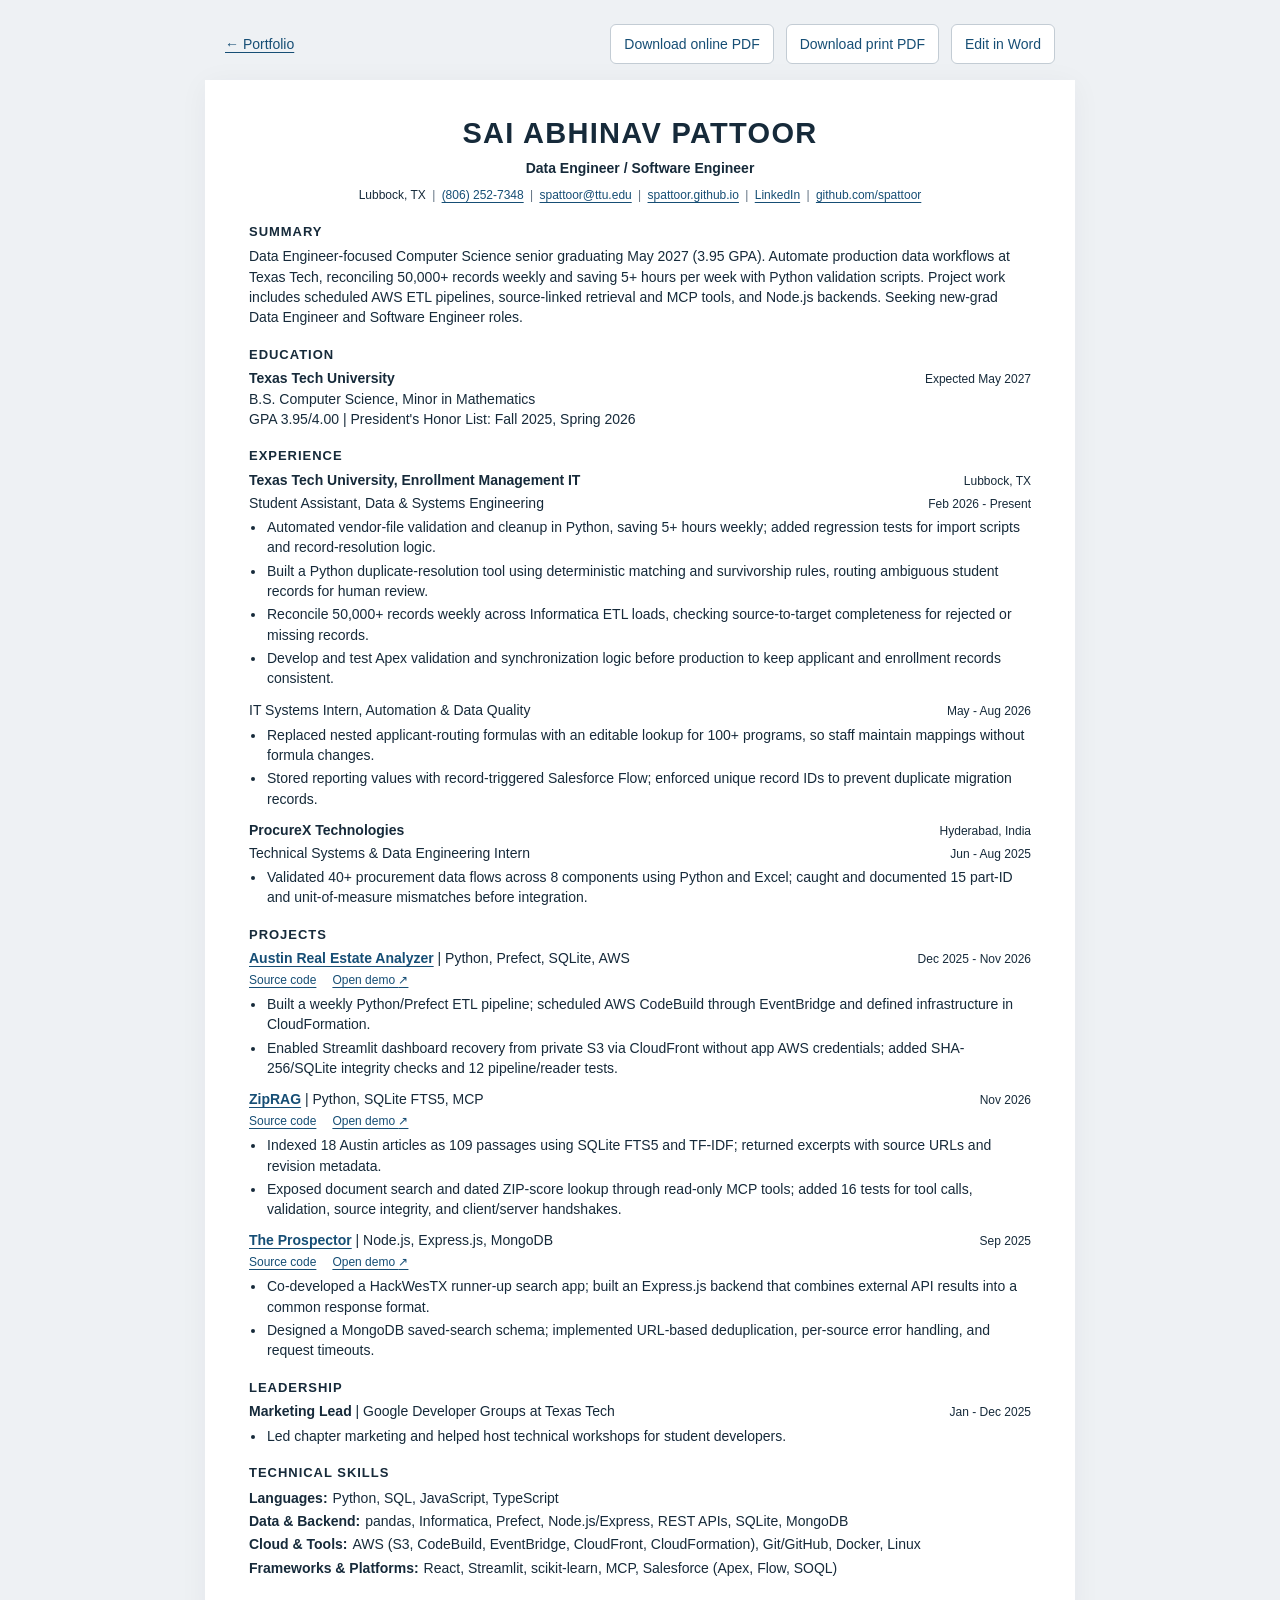
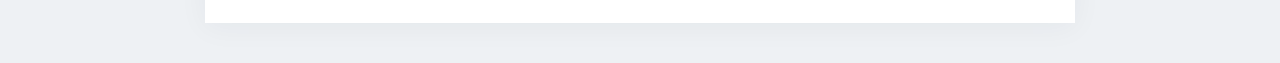
==== resume/index.html @ c523d413 "Publish concise resume editions and shareable resume page from latest supplied PDF" ====
<!doctype html>
<html lang="en"><head><meta charset="utf-8"><meta name="viewport" content="width=device-width, initial-scale=1"><title>Sai Abhinav Pattoor | Resume</title><meta name="description" content="Resume of Sai Abhinav Pattoor, seeking new-grad Data Engineer and Software Engineer roles after May 2027 graduation."><meta name="theme-color" content="#162a3a"><link rel="canonical" href="https://spattoor.github.io/resume/"><style>*{box-sizing:border-box}html{font-family:Arial,Helvetica,sans-serif;color:#162a3a;background:#eef1f4;scroll-behavior:smooth}body{margin:0;line-height:1.45}a{color:#164e75;text-decoration-thickness:1px;text-underline-offset:3px}a:focus-visible,button:focus-visible{outline:3px solid #a64c00;outline-offset:4px}.toolbar{max-width:870px;margin:24px auto 16px;display:flex;justify-content:space-between;align-items:center;gap:14px;padding:0 20px;font-size:14px}.downloads{display:flex;gap:12px;flex-wrap:wrap}.downloads a{background:white;border:1px solid #c3ccd4;border-radius:6px;padding:9px 13px;text-decoration:none}.paper{max-width:870px;margin:0 auto 40px;background:#fff;padding:38px 44px 42px;box-shadow:0 4px 28px #162a3a0c}header{text-align:center;margin-bottom:18px}h1{font-size:29px;letter-spacing:.045em;text-transform:uppercase;line-height:1.1;margin:0 0 8px}.position{font-size:14px;font-weight:bold;margin:0 0 9px}.contact{font-size:12px;margin:2px 0;overflow-wrap:anywhere}.separator{padding:0 3px;color:#607080}section{margin-top:19px}h2{font-size:13px;text-transform:uppercase;letter-spacing:.075em;line-height:1.2;margin:0 0 7px}h3{font-size:14px;line-height:1.4;margin:0;font-weight:700}p,li,dl{font-size:14px;margin:0}.row{display:flex;justify-content:space-between;gap:14px;align-items:baseline}.row>span{font-size:12px;white-space:nowrap}.role{margin-top:2px}.role p{font-weight:500}article+article{margin-top:12px}ul{margin:4px 0 0;padding-left:17px}li{padding-left:1px;margin:3px 0}.technology{font-weight:400}.project-links{display:flex;gap:16px;font-size:12px;margin:3px 0 5px}dl>div{margin:3px 0}dt,dd{display:inline;margin:0}dt{font-weight:700;margin-right:5px}.sr-only{position:absolute;width:1px;height:1px;padding:0;margin:-1px;overflow:hidden;clip:rect(0,0,0,0);white-space:nowrap;border:0}.skip{position:absolute;top:-100px;left:15px;background:white;padding:10px;z-index:2}.skip:focus{top:10px}@media(max-width:650px){.toolbar{align-items:flex-start;flex-direction:column;margin-top:18px}.paper{padding:28px 22px;box-shadow:none;margin-bottom:0}html{background:white}h1{font-size:25px}.contact{line-height:1.8}.row{flex-direction:column;gap:1px}.row>span{font-size:12px;color:#495969}section{margin-top:24px}.technology{display:block;font-size:12px}.project-links{margin:6px 0}.downloads a{font-size:13px}li{margin:6px 0}}@media(prefers-reduced-motion:reduce){html{scroll-behavior:auto}}@page{size:letter;margin:0.46in}@media print{html,body{background:white;color:#000}.screen-only,.toolbar,.skip{display:none!important}.paper{max-width:none;margin:0;padding:0;box-shadow:none}a{color:#000;text-decoration:none}h1{font-size:21pt;letter-spacing:0;line-height:23pt;margin:0 0 2pt}.position{font-size:10pt;line-height:12pt;margin:0 0 3pt}.contact{font-size:9pt;line-height:11.1pt;margin:0}.separator{padding:0 2pt}header{margin:0}section{margin-top:6pt}h2{font-size:10.3pt;letter-spacing:0;line-height:12pt;margin:0 0 2.5pt}h3,p,li,dl{font-size:10.25pt;line-height:11.8pt}.row{display:flex;flex-direction:row;gap:10pt}.row>span{font-size:9.5pt;line-height:11.8pt;color:#000}.role{margin-top:1pt}.role p{font-weight:400}ul{margin:1pt 0 0;padding-left:10pt}li{padding:0;margin:0 0 1pt}article+article{margin-top:3pt}.technology{display:inline;font-size:inherit}article{break-inside:avoid}dl>div{margin:0;line-height:11.4pt}dt,dd{font-size:9.9pt;line-height:11.4pt}dt{margin-right:3pt}}</style></head><body><a class="skip" href="#resume">Skip to resume</a><nav class="toolbar" aria-label="Resume downloads"><a href="https://spattoor.github.io/">← Portfolio</a><div class="downloads"><a href="Sai_Abhinav_Pattoor_Resume_Online.pdf" download>Download online PDF</a><a href="Sai_Abhinav_Pattoor_Resume_Print.pdf" download>Download print PDF</a><a href="Sai_Abhinav_Pattoor_Resume.docx" download>Edit in Word</a></div></nav><main id="resume" class="paper" tabindex="-1"><header><h1>Sai Abhinav Pattoor</h1><p class="position">Data Engineer / Software Engineer</p><p class="contact"><span>Lubbock, TX</span><span class="separator" aria-hidden="true"> | </span><a href="tel:+18062527348">(806) 252-7348</a><span class="separator" aria-hidden="true"> | </span><a href="mailto:spattoor@ttu.edu">spattoor@ttu.edu</a><span class="separator" aria-hidden="true"> | </span><a href="https://spattoor.github.io/">spattoor.github.io</a><span class="separator" aria-hidden="true"> | </span><a href="https://www.linkedin.com/in/sai-abhinav-p-00257b240/">LinkedIn</a><span class="separator" aria-hidden="true"> | </span><a href="https://github.com/spattoor">github.com/spattoor</a></p></header><section aria-labelledby="summary"><h2 id="summary">Summary</h2><p>Data Engineer-focused Computer Science senior graduating May 2027 (3.95 GPA). Automate production data workflows at Texas Tech, reconciling 50,000+ records weekly and saving 5+ hours per week with Python validation scripts. Project work includes scheduled AWS ETL pipelines, source-linked retrieval and MCP tools, and Node.js backends. Seeking new-grad Data Engineer and Software Engineer roles.</p></section><section aria-labelledby="education"><h2 id="education">Education</h2><div class="row"><h3>Texas Tech University</h3><span>Expected May 2027</span></div><p>B.S. Computer Science, Minor in Mathematics</p><p>GPA 3.95/4.00 | President&#x27;s Honor List: Fall 2025, Spring 2026</p></section><section aria-labelledby="experience"><h2 id="experience">Experience</h2><article><div class="row"><h3>Texas Tech University, Enrollment Management IT</h3><span>Lubbock, TX</span></div><div class="row role"><p>Student Assistant, Data &amp; Systems Engineering</p><span>Feb 2026 - Present</span></div><ul><li>Automated vendor-file validation and cleanup in Python, saving 5+ hours weekly; added regression tests for import scripts and record-resolution logic.</li><li>Built a Python duplicate-resolution tool using deterministic matching and survivorship rules, routing ambiguous student records for human review.</li><li>Reconcile 50,000+ records weekly across Informatica ETL loads, checking source-to-target completeness for rejected or missing records.</li><li>Develop and test Apex validation and synchronization logic before production to keep applicant and enrollment records consistent.</li></ul></article><article><div class="row role"><p>IT Systems Intern, Automation &amp; Data Quality</p><span>May - Aug 2026</span></div><ul><li>Replaced nested applicant-routing formulas with an editable lookup for 100+ programs, so staff maintain mappings without formula changes.</li><li>Stored reporting values with record-triggered Salesforce Flow; enforced unique record IDs to prevent duplicate migration records.</li></ul></article><article><div class="row"><h3>ProcureX Technologies</h3><span>Hyderabad, India</span></div><div class="row role"><p>Technical Systems &amp; Data Engineering Intern</p><span>Jun - Aug 2025</span></div><ul><li>Validated 40+ procurement data flows across 8 components using Python and Excel; caught and documented 15 part-ID and unit-of-measure mismatches before integration.</li></ul></article></section><section aria-labelledby="projects"><h2 id="projects">Projects</h2><article><div class="row"><h3><a href="https://github.com/spattoor/Austin-Real-Estate-Analyzer/tree/portfolio-cloud-upgrade">Austin Real Estate Analyzer</a><span class="technology"> | Python, Prefect, SQLite, AWS</span></h3><span>Dec 2025 - Nov 2026</span></div><p class="project-links screen-only"><a href="https://github.com/spattoor/Austin-Real-Estate-Analyzer/tree/portfolio-cloud-upgrade">Source code</a><a href="https://austin-real-estate-analyzer-d5mx2bhi5grprfmjggz83b.streamlit.app/">Open demo <span aria-hidden="true">↗</span><span class="sr-only"> for Austin Real Estate Analyzer</span></a></p><ul><li>Built a weekly Python/Prefect ETL pipeline; scheduled AWS CodeBuild through EventBridge and defined infrastructure in CloudFormation.</li><li>Enabled Streamlit dashboard recovery from private S3 via CloudFront without app AWS credentials; added SHA-256/SQLite integrity checks and 12 pipeline/reader tests.</li></ul></article><article><div class="row"><h3><a href="https://github.com/spattoor/ZipRAG">ZipRAG</a><span class="technology"> | Python, SQLite FTS5, MCP</span></h3><span>Nov 2026</span></div><p class="project-links screen-only"><a href="https://github.com/spattoor/ZipRAG">Source code</a><a href="https://spattoor-ziprag.streamlit.app/">Open demo <span aria-hidden="true">↗</span><span class="sr-only"> for ZipRAG</span></a></p><ul><li>Indexed 18 Austin articles as 109 passages using SQLite FTS5 and TF-IDF; returned excerpts with source URLs and revision metadata.</li><li>Exposed document search and dated ZIP-score lookup through read-only MCP tools; added 16 tests for tool calls, validation, source integrity, and client/server handshakes.</li></ul></article><article><div class="row"><h3><a href="https://github.com/spattoor/The-Prospector">The Prospector</a><span class="technology"> | Node.js, Express.js, MongoDB</span></h3><span>Sep 2025</span></div><p class="project-links screen-only"><a href="https://github.com/spattoor/The-Prospector">Source code</a><a href="https://spattoor-prospector.onrender.com/">Open demo <span aria-hidden="true">↗</span><span class="sr-only"> for The Prospector</span></a></p><ul><li>Co-developed a HackWesTX runner-up search app; built an Express.js backend that combines external API results into a common response format.</li><li>Designed a MongoDB saved-search schema; implemented URL-based deduplication, per-source error handling, and request timeouts.</li></ul></article></section><section aria-labelledby="leadership"><h2 id="leadership">Leadership</h2><div class="row"><h3>Marketing Lead<span class="technology"> | Google Developer Groups at Texas Tech</span></h3><span>Jan - Dec 2025</span></div><ul><li>Led chapter marketing and helped host technical workshops for student developers.</li></ul></section><section aria-labelledby="skills"><h2 id="skills">Technical Skills</h2><dl><div><dt>Languages:</dt><dd>Python, SQL, JavaScript, TypeScript</dd></div><div><dt>Data &amp; Backend:</dt><dd>pandas, Informatica, Prefect, Node.js/Express, REST APIs, SQLite, MongoDB</dd></div><div><dt>Cloud &amp; Tools:</dt><dd>AWS (S3, CodeBuild, EventBridge, CloudFront, CloudFormation), Git/GitHub, Docker, Linux</dd></div><div><dt>Frameworks &amp; Platforms:</dt><dd>React, Streamlit, scikit-learn, MCP, Salesforce (Apex, Flow, SOQL)</dd></div></dl></section></main></body></html>
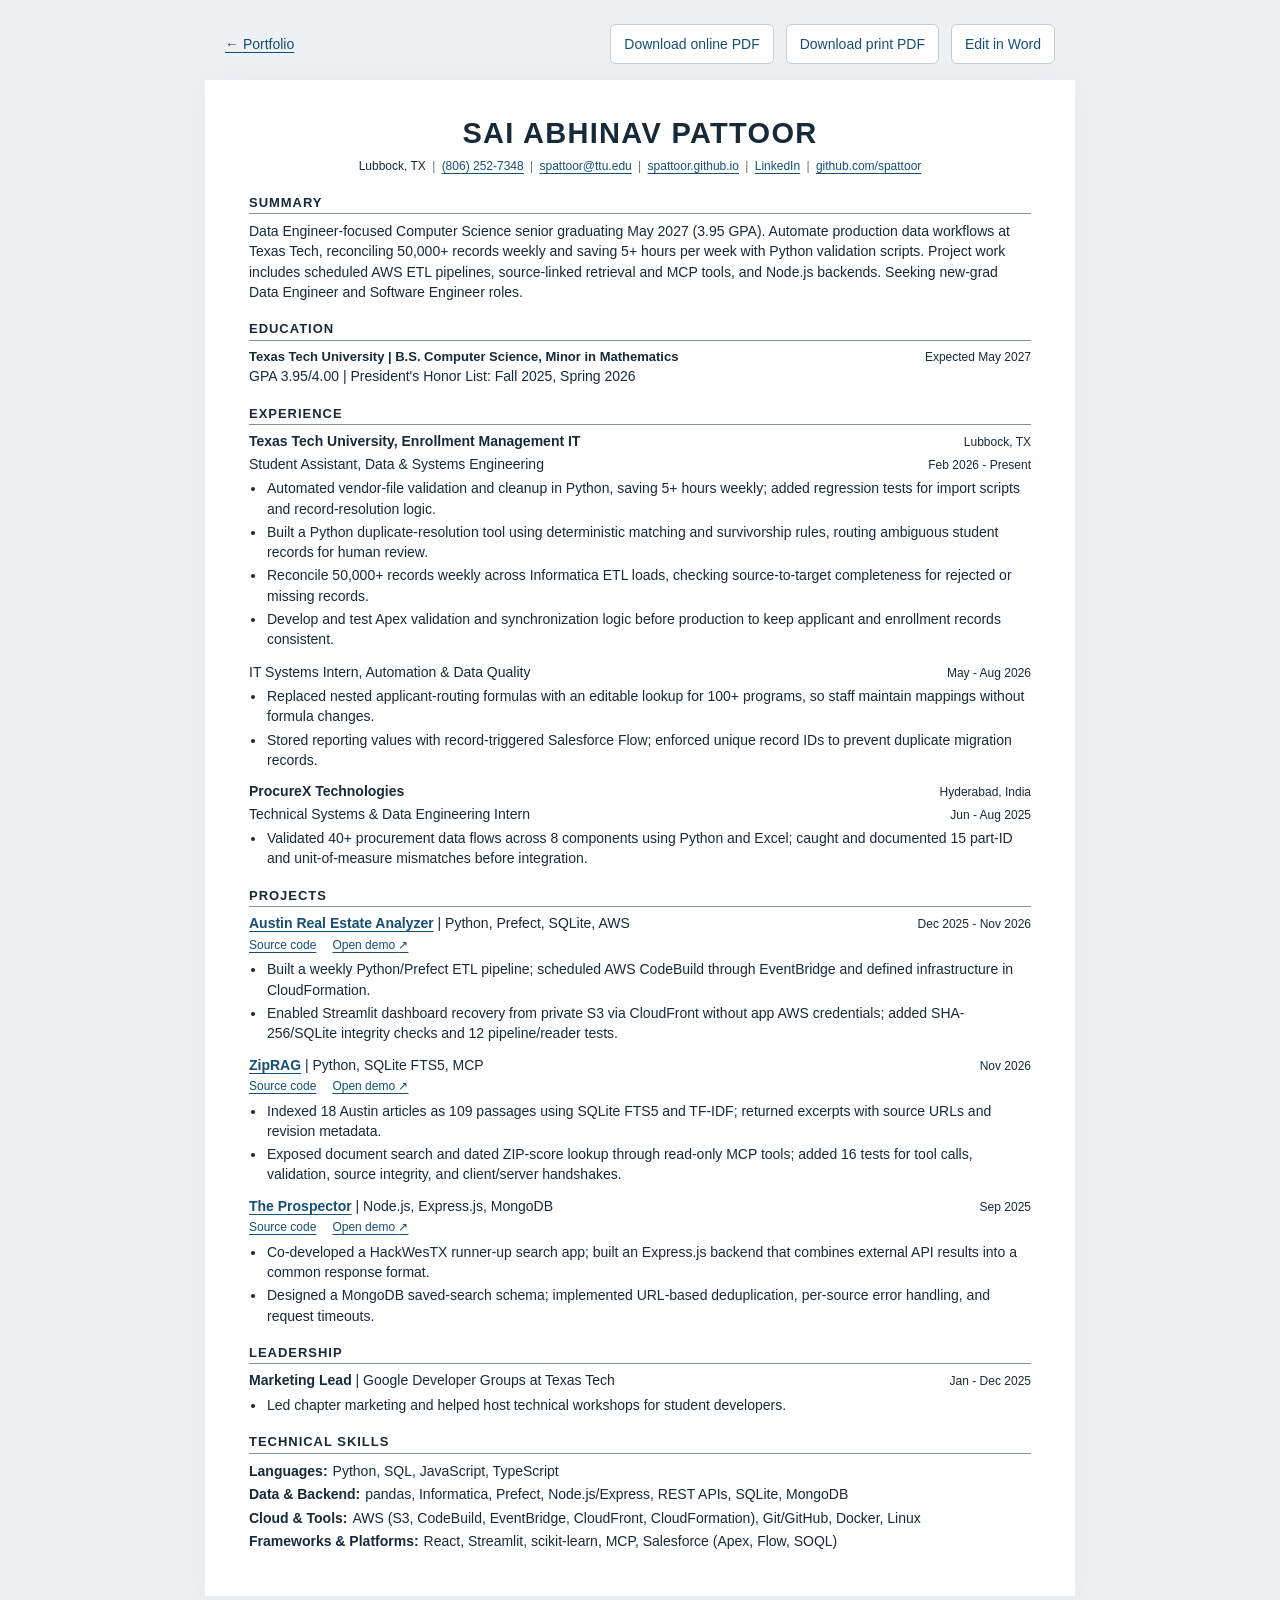
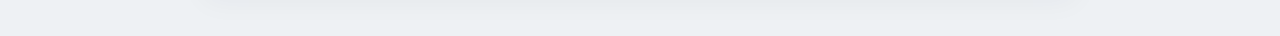
==== commit 867673f2: "Restore resume reference formatting with section dividers and underlined project links" ====
--- a/resume/index.html
+++ b/resume/index.html
@@ -1,2 +1,2 @@
 <!doctype html>
-<html lang="en"><head><meta charset="utf-8"><meta name="viewport" content="width=device-width, initial-scale=1"><title>Sai Abhinav Pattoor | Resume</title><meta name="description" content="Resume of Sai Abhinav Pattoor, seeking new-grad Data Engineer and Software Engineer roles after May 2027 graduation."><meta name="theme-color" content="#162a3a"><link rel="canonical" href="https://spattoor.github.io/resume/"><style>*{box-sizing:border-box}html{font-family:Arial,Helvetica,sans-serif;color:#162a3a;background:#eef1f4;scroll-behavior:smooth}body{margin:0;line-height:1.45}a{color:#164e75;text-decoration-thickness:1px;text-underline-offset:3px}a:focus-visible,button:focus-visible{outline:3px solid #a64c00;outline-offset:4px}.toolbar{max-width:870px;margin:24px auto 16px;display:flex;justify-content:space-between;align-items:center;gap:14px;padding:0 20px;font-size:14px}.downloads{display:flex;gap:12px;flex-wrap:wrap}.downloads a{background:white;border:1px solid #c3ccd4;border-radius:6px;padding:9px 13px;text-decoration:none}.paper{max-width:870px;margin:0 auto 40px;background:#fff;padding:38px 44px 42px;box-shadow:0 4px 28px #162a3a0c}header{text-align:center;margin-bottom:18px}h1{font-size:29px;letter-spacing:.045em;text-transform:uppercase;line-height:1.1;margin:0 0 8px}.position{font-size:14px;font-weight:bold;margin:0 0 9px}.contact{font-size:12px;margin:2px 0;overflow-wrap:anywhere}.separator{padding:0 3px;color:#607080}section{margin-top:19px}h2{font-size:13px;text-transform:uppercase;letter-spacing:.075em;line-height:1.2;margin:0 0 7px}h3{font-size:14px;line-height:1.4;margin:0;font-weight:700}p,li,dl{font-size:14px;margin:0}.row{display:flex;justify-content:space-between;gap:14px;align-items:baseline}.row>span{font-size:12px;white-space:nowrap}.role{margin-top:2px}.role p{font-weight:500}article+article{margin-top:12px}ul{margin:4px 0 0;padding-left:17px}li{padding-left:1px;margin:3px 0}.technology{font-weight:400}.project-links{display:flex;gap:16px;font-size:12px;margin:3px 0 5px}dl>div{margin:3px 0}dt,dd{display:inline;margin:0}dt{font-weight:700;margin-right:5px}.sr-only{position:absolute;width:1px;height:1px;padding:0;margin:-1px;overflow:hidden;clip:rect(0,0,0,0);white-space:nowrap;border:0}.skip{position:absolute;top:-100px;left:15px;background:white;padding:10px;z-index:2}.skip:focus{top:10px}@media(max-width:650px){.toolbar{align-items:flex-start;flex-direction:column;margin-top:18px}.paper{padding:28px 22px;box-shadow:none;margin-bottom:0}html{background:white}h1{font-size:25px}.contact{line-height:1.8}.row{flex-direction:column;gap:1px}.row>span{font-size:12px;color:#495969}section{margin-top:24px}.technology{display:block;font-size:12px}.project-links{margin:6px 0}.downloads a{font-size:13px}li{margin:6px 0}}@media(prefers-reduced-motion:reduce){html{scroll-behavior:auto}}@page{size:letter;margin:0.46in}@media print{html,body{background:white;color:#000}.screen-only,.toolbar,.skip{display:none!important}.paper{max-width:none;margin:0;padding:0;box-shadow:none}a{color:#000;text-decoration:none}h1{font-size:21pt;letter-spacing:0;line-height:23pt;margin:0 0 2pt}.position{font-size:10pt;line-height:12pt;margin:0 0 3pt}.contact{font-size:9pt;line-height:11.1pt;margin:0}.separator{padding:0 2pt}header{margin:0}section{margin-top:6pt}h2{font-size:10.3pt;letter-spacing:0;line-height:12pt;margin:0 0 2.5pt}h3,p,li,dl{font-size:10.25pt;line-height:11.8pt}.row{display:flex;flex-direction:row;gap:10pt}.row>span{font-size:9.5pt;line-height:11.8pt;color:#000}.role{margin-top:1pt}.role p{font-weight:400}ul{margin:1pt 0 0;padding-left:10pt}li{padding:0;margin:0 0 1pt}article+article{margin-top:3pt}.technology{display:inline;font-size:inherit}article{break-inside:avoid}dl>div{margin:0;line-height:11.4pt}dt,dd{font-size:9.9pt;line-height:11.4pt}dt{margin-right:3pt}}</style></head><body><a class="skip" href="#resume">Skip to resume</a><nav class="toolbar" aria-label="Resume downloads"><a href="https://spattoor.github.io/">← Portfolio</a><div class="downloads"><a href="Sai_Abhinav_Pattoor_Resume_Online.pdf" download>Download online PDF</a><a href="Sai_Abhinav_Pattoor_Resume_Print.pdf" download>Download print PDF</a><a href="Sai_Abhinav_Pattoor_Resume.docx" download>Edit in Word</a></div></nav><main id="resume" class="paper" tabindex="-1"><header><h1>Sai Abhinav Pattoor</h1><p class="position">Data Engineer / Software Engineer</p><p class="contact"><span>Lubbock, TX</span><span class="separator" aria-hidden="true"> | </span><a href="tel:+18062527348">(806) 252-7348</a><span class="separator" aria-hidden="true"> | </span><a href="mailto:spattoor@ttu.edu">spattoor@ttu.edu</a><span class="separator" aria-hidden="true"> | </span><a href="https://spattoor.github.io/">spattoor.github.io</a><span class="separator" aria-hidden="true"> | </span><a href="https://www.linkedin.com/in/sai-abhinav-p-00257b240/">LinkedIn</a><span class="separator" aria-hidden="true"> | </span><a href="https://github.com/spattoor">github.com/spattoor</a></p></header><section aria-labelledby="summary"><h2 id="summary">Summary</h2><p>Data Engineer-focused Computer Science senior graduating May 2027 (3.95 GPA). Automate production data workflows at Texas Tech, reconciling 50,000+ records weekly and saving 5+ hours per week with Python validation scripts. Project work includes scheduled AWS ETL pipelines, source-linked retrieval and MCP tools, and Node.js backends. Seeking new-grad Data Engineer and Software Engineer roles.</p></section><section aria-labelledby="education"><h2 id="education">Education</h2><div class="row"><h3>Texas Tech University</h3><span>Expected May 2027</span></div><p>B.S. Computer Science, Minor in Mathematics</p><p>GPA 3.95/4.00 | President&#x27;s Honor List: Fall 2025, Spring 2026</p></section><section aria-labelledby="experience"><h2 id="experience">Experience</h2><article><div class="row"><h3>Texas Tech University, Enrollment Management IT</h3><span>Lubbock, TX</span></div><div class="row role"><p>Student Assistant, Data &amp; Systems Engineering</p><span>Feb 2026 - Present</span></div><ul><li>Automated vendor-file validation and cleanup in Python, saving 5+ hours weekly; added regression tests for import scripts and record-resolution logic.</li><li>Built a Python duplicate-resolution tool using deterministic matching and survivorship rules, routing ambiguous student records for human review.</li><li>Reconcile 50,000+ records weekly across Informatica ETL loads, checking source-to-target completeness for rejected or missing records.</li><li>Develop and test Apex validation and synchronization logic before production to keep applicant and enrollment records consistent.</li></ul></article><article><div class="row role"><p>IT Systems Intern, Automation &amp; Data Quality</p><span>May - Aug 2026</span></div><ul><li>Replaced nested applicant-routing formulas with an editable lookup for 100+ programs, so staff maintain mappings without formula changes.</li><li>Stored reporting values with record-triggered Salesforce Flow; enforced unique record IDs to prevent duplicate migration records.</li></ul></article><article><div class="row"><h3>ProcureX Technologies</h3><span>Hyderabad, India</span></div><div class="row role"><p>Technical Systems &amp; Data Engineering Intern</p><span>Jun - Aug 2025</span></div><ul><li>Validated 40+ procurement data flows across 8 components using Python and Excel; caught and documented 15 part-ID and unit-of-measure mismatches before integration.</li></ul></article></section><section aria-labelledby="projects"><h2 id="projects">Projects</h2><article><div class="row"><h3><a href="https://github.com/spattoor/Austin-Real-Estate-Analyzer/tree/portfolio-cloud-upgrade">Austin Real Estate Analyzer</a><span class="technology"> | Python, Prefect, SQLite, AWS</span></h3><span>Dec 2025 - Nov 2026</span></div><p class="project-links screen-only"><a href="https://github.com/spattoor/Austin-Real-Estate-Analyzer/tree/portfolio-cloud-upgrade">Source code</a><a href="https://austin-real-estate-analyzer-d5mx2bhi5grprfmjggz83b.streamlit.app/">Open demo <span aria-hidden="true">↗</span><span class="sr-only"> for Austin Real Estate Analyzer</span></a></p><ul><li>Built a weekly Python/Prefect ETL pipeline; scheduled AWS CodeBuild through EventBridge and defined infrastructure in CloudFormation.</li><li>Enabled Streamlit dashboard recovery from private S3 via CloudFront without app AWS credentials; added SHA-256/SQLite integrity checks and 12 pipeline/reader tests.</li></ul></article><article><div class="row"><h3><a href="https://github.com/spattoor/ZipRAG">ZipRAG</a><span class="technology"> | Python, SQLite FTS5, MCP</span></h3><span>Nov 2026</span></div><p class="project-links screen-only"><a href="https://github.com/spattoor/ZipRAG">Source code</a><a href="https://spattoor-ziprag.streamlit.app/">Open demo <span aria-hidden="true">↗</span><span class="sr-only"> for ZipRAG</span></a></p><ul><li>Indexed 18 Austin articles as 109 passages using SQLite FTS5 and TF-IDF; returned excerpts with source URLs and revision metadata.</li><li>Exposed document search and dated ZIP-score lookup through read-only MCP tools; added 16 tests for tool calls, validation, source integrity, and client/server handshakes.</li></ul></article><article><div class="row"><h3><a href="https://github.com/spattoor/The-Prospector">The Prospector</a><span class="technology"> | Node.js, Express.js, MongoDB</span></h3><span>Sep 2025</span></div><p class="project-links screen-only"><a href="https://github.com/spattoor/The-Prospector">Source code</a><a href="https://spattoor-prospector.onrender.com/">Open demo <span aria-hidden="true">↗</span><span class="sr-only"> for The Prospector</span></a></p><ul><li>Co-developed a HackWesTX runner-up search app; built an Express.js backend that combines external API results into a common response format.</li><li>Designed a MongoDB saved-search schema; implemented URL-based deduplication, per-source error handling, and request timeouts.</li></ul></article></section><section aria-labelledby="leadership"><h2 id="leadership">Leadership</h2><div class="row"><h3>Marketing Lead<span class="technology"> | Google Developer Groups at Texas Tech</span></h3><span>Jan - Dec 2025</span></div><ul><li>Led chapter marketing and helped host technical workshops for student developers.</li></ul></section><section aria-labelledby="skills"><h2 id="skills">Technical Skills</h2><dl><div><dt>Languages:</dt><dd>Python, SQL, JavaScript, TypeScript</dd></div><div><dt>Data &amp; Backend:</dt><dd>pandas, Informatica, Prefect, Node.js/Express, REST APIs, SQLite, MongoDB</dd></div><div><dt>Cloud &amp; Tools:</dt><dd>AWS (S3, CodeBuild, EventBridge, CloudFront, CloudFormation), Git/GitHub, Docker, Linux</dd></div><div><dt>Frameworks &amp; Platforms:</dt><dd>React, Streamlit, scikit-learn, MCP, Salesforce (Apex, Flow, SOQL)</dd></div></dl></section></main></body></html>
+<html lang="en"><head><meta charset="utf-8"><meta name="viewport" content="width=device-width, initial-scale=1"><title>Sai Abhinav Pattoor | Resume</title><meta name="description" content="Resume of Sai Abhinav Pattoor, seeking new-grad Data Engineer and Software Engineer roles after May 2027 graduation."><meta name="theme-color" content="#162a3a"><link rel="canonical" href="https://spattoor.github.io/resume/"><style>*{box-sizing:border-box}html{font-family:Arial,Helvetica,sans-serif;color:#162a3a;background:#eef1f4;scroll-behavior:smooth}body{margin:0;line-height:1.45}a{color:#164e75;text-decoration-thickness:1px;text-underline-offset:3px}a:focus-visible,button:focus-visible{outline:3px solid #a64c00;outline-offset:4px}.toolbar{max-width:870px;margin:24px auto 16px;display:flex;justify-content:space-between;align-items:center;gap:14px;padding:0 20px;font-size:14px}.downloads{display:flex;gap:12px;flex-wrap:wrap}.downloads a{background:white;border:1px solid #c3ccd4;border-radius:6px;padding:9px 13px;text-decoration:none}.paper{max-width:870px;margin:0 auto 40px;background:#fff;padding:38px 44px 42px;box-shadow:0 4px 28px #162a3a0c}header{text-align:center;margin-bottom:18px}h1{font-size:29px;letter-spacing:.045em;text-transform:uppercase;line-height:1.1;margin:0 0 8px}.position{font-size:14px;font-weight:bold;margin:0 0 9px}.contact{font-size:12px;margin:2px 0;overflow-wrap:anywhere}.separator{padding:0 3px;color:#607080}section{margin-top:19px}h2{font-size:13px;text-transform:uppercase;letter-spacing:.075em;line-height:1.2;margin:0 0 7px}h3{font-size:14px;line-height:1.4;margin:0;font-weight:700}p,li,dl{font-size:14px;margin:0}.row{display:flex;justify-content:space-between;gap:14px;align-items:baseline}.row>span{font-size:12px;white-space:nowrap}.role{margin-top:2px}.role p{font-weight:500}article+article{margin-top:12px}ul{margin:4px 0 0;padding-left:17px}li{padding-left:1px;margin:3px 0}.technology{font-weight:400}.project-links{display:flex;gap:16px;font-size:12px;margin:3px 0 5px}dl>div{margin:3px 0}dt,dd{display:inline;margin:0}dt{font-weight:700;margin-right:5px}.sr-only{position:absolute;width:1px;height:1px;padding:0;margin:-1px;overflow:hidden;clip:rect(0,0,0,0);white-space:nowrap;border:0}.skip{position:absolute;top:-100px;left:15px;background:white;padding:10px;z-index:2}.skip:focus{top:10px}@media(max-width:650px){.toolbar{align-items:flex-start;flex-direction:column;margin-top:18px}.paper{padding:28px 22px;box-shadow:none;margin-bottom:0}html{background:white}h1{font-size:25px}.contact{line-height:1.8}.row{flex-direction:column;gap:1px}.row>span{font-size:12px;color:#495969}section{margin-top:24px}.technology{display:block;font-size:12px}.project-links{margin:6px 0}.downloads a{font-size:13px}li{margin:6px 0}}@media(prefers-reduced-motion:reduce){html{scroll-behavior:auto}}@page{size:letter;margin:0.46in}@media print{html,body{background:white;color:#000}.screen-only,.toolbar,.skip{display:none!important}.paper{max-width:none;margin:0;padding:0;box-shadow:none}a{color:#000;text-decoration:none}h1{font-size:21pt;letter-spacing:0;line-height:23pt;margin:0 0 2pt}.position{font-size:10pt;line-height:12pt;margin:0 0 3pt}.contact{font-size:9pt;line-height:11.1pt;margin:0}.separator{padding:0 2pt}header{margin:0}section{margin-top:6pt}h2{font-size:10.3pt;letter-spacing:0;line-height:12pt;margin:0 0 2.5pt}h3,p,li,dl{font-size:10.25pt;line-height:11.8pt}.row{display:flex;flex-direction:row;gap:10pt}.row>span{font-size:9.5pt;line-height:11.8pt;color:#000}.role{margin-top:1pt}.role p{font-weight:400}ul{margin:1pt 0 0;padding-left:10pt}li{padding:0;margin:0 0 1pt}article+article{margin-top:3pt}.technology{display:inline;font-size:inherit}article{break-inside:avoid}dl>div{margin:0;line-height:11.4pt}dt,dd{font-size:9.9pt;line-height:11.4pt}dt{margin-right:3pt}}h2{border-bottom:1px solid #8192a0;padding-bottom:3px}.education-row h3{font-size:13px}@media print{h2{border-bottom:.4pt solid #727272;padding-bottom:1pt}.education-row h3{font-size:10pt}}</style></head><body><a class="skip" href="#resume">Skip to resume</a><nav class="toolbar" aria-label="Resume downloads"><a href="https://spattoor.github.io/">← Portfolio</a><div class="downloads"><a href="Sai_Abhinav_Pattoor_Resume_Online.pdf" download>Download online PDF</a><a href="Sai_Abhinav_Pattoor_Resume_Print.pdf" download>Download print PDF</a><a href="Sai_Abhinav_Pattoor_Resume.docx" download>Edit in Word</a></div></nav><main id="resume" class="paper" tabindex="-1"><header><h1>Sai Abhinav Pattoor</h1><p class="contact"><span>Lubbock, TX</span><span class="separator" aria-hidden="true"> | </span><a href="tel:+18062527348">(806) 252-7348</a><span class="separator" aria-hidden="true"> | </span><a href="mailto:spattoor@ttu.edu">spattoor@ttu.edu</a><span class="separator" aria-hidden="true"> | </span><a href="https://spattoor.github.io/">spattoor.github.io</a><span class="separator" aria-hidden="true"> | </span><a href="https://www.linkedin.com/in/sai-abhinav-p-00257b240/">LinkedIn</a><span class="separator" aria-hidden="true"> | </span><a href="https://github.com/spattoor">github.com/spattoor</a></p></header><section aria-labelledby="summary"><h2 id="summary">Summary</h2><p>Data Engineer-focused Computer Science senior graduating May 2027 (3.95 GPA). Automate production data workflows at Texas Tech, reconciling 50,000+ records weekly and saving 5+ hours per week with Python validation scripts. Project work includes scheduled AWS ETL pipelines, source-linked retrieval and MCP tools, and Node.js backends. Seeking new-grad Data Engineer and Software Engineer roles.</p></section><section aria-labelledby="education"><h2 id="education">Education</h2><div class="row education-row"><h3>Texas Tech University | B.S. Computer Science, Minor in Mathematics</h3><span>Expected May 2027</span></div><p>GPA 3.95/4.00 | President&#x27;s Honor List: Fall 2025, Spring 2026</p></section><section aria-labelledby="experience"><h2 id="experience">Experience</h2><article><div class="row"><h3>Texas Tech University, Enrollment Management IT</h3><span>Lubbock, TX</span></div><div class="row role"><p>Student Assistant, Data &amp; Systems Engineering</p><span>Feb 2026 - Present</span></div><ul><li>Automated vendor-file validation and cleanup in Python, saving 5+ hours weekly; added regression tests for import scripts and record-resolution logic.</li><li>Built a Python duplicate-resolution tool using deterministic matching and survivorship rules, routing ambiguous student records for human review.</li><li>Reconcile 50,000+ records weekly across Informatica ETL loads, checking source-to-target completeness for rejected or missing records.</li><li>Develop and test Apex validation and synchronization logic before production to keep applicant and enrollment records consistent.</li></ul></article><article><div class="row role"><p>IT Systems Intern, Automation &amp; Data Quality</p><span>May - Aug 2026</span></div><ul><li>Replaced nested applicant-routing formulas with an editable lookup for 100+ programs, so staff maintain mappings without formula changes.</li><li>Stored reporting values with record-triggered Salesforce Flow; enforced unique record IDs to prevent duplicate migration records.</li></ul></article><article><div class="row"><h3>ProcureX Technologies</h3><span>Hyderabad, India</span></div><div class="row role"><p>Technical Systems &amp; Data Engineering Intern</p><span>Jun - Aug 2025</span></div><ul><li>Validated 40+ procurement data flows across 8 components using Python and Excel; caught and documented 15 part-ID and unit-of-measure mismatches before integration.</li></ul></article></section><section aria-labelledby="projects"><h2 id="projects">Projects</h2><article><div class="row"><h3><a href="https://github.com/spattoor/Austin-Real-Estate-Analyzer/tree/portfolio-cloud-upgrade">Austin Real Estate Analyzer</a><span class="technology"> | Python, Prefect, SQLite, AWS</span></h3><span>Dec 2025 - Nov 2026</span></div><p class="project-links screen-only"><a href="https://github.com/spattoor/Austin-Real-Estate-Analyzer/tree/portfolio-cloud-upgrade">Source code</a><a href="https://austin-real-estate-analyzer-d5mx2bhi5grprfmjggz83b.streamlit.app/">Open demo <span aria-hidden="true">↗</span><span class="sr-only"> for Austin Real Estate Analyzer</span></a></p><ul><li>Built a weekly Python/Prefect ETL pipeline; scheduled AWS CodeBuild through EventBridge and defined infrastructure in CloudFormation.</li><li>Enabled Streamlit dashboard recovery from private S3 via CloudFront without app AWS credentials; added SHA-256/SQLite integrity checks and 12 pipeline/reader tests.</li></ul></article><article><div class="row"><h3><a href="https://github.com/spattoor/ZipRAG">ZipRAG</a><span class="technology"> | Python, SQLite FTS5, MCP</span></h3><span>Nov 2026</span></div><p class="project-links screen-only"><a href="https://github.com/spattoor/ZipRAG">Source code</a><a href="https://spattoor-ziprag.streamlit.app/">Open demo <span aria-hidden="true">↗</span><span class="sr-only"> for ZipRAG</span></a></p><ul><li>Indexed 18 Austin articles as 109 passages using SQLite FTS5 and TF-IDF; returned excerpts with source URLs and revision metadata.</li><li>Exposed document search and dated ZIP-score lookup through read-only MCP tools; added 16 tests for tool calls, validation, source integrity, and client/server handshakes.</li></ul></article><article><div class="row"><h3><a href="https://github.com/spattoor/The-Prospector">The Prospector</a><span class="technology"> | Node.js, Express.js, MongoDB</span></h3><span>Sep 2025</span></div><p class="project-links screen-only"><a href="https://github.com/spattoor/The-Prospector">Source code</a><a href="https://spattoor-prospector.onrender.com/">Open demo <span aria-hidden="true">↗</span><span class="sr-only"> for The Prospector</span></a></p><ul><li>Co-developed a HackWesTX runner-up search app; built an Express.js backend that combines external API results into a common response format.</li><li>Designed a MongoDB saved-search schema; implemented URL-based deduplication, per-source error handling, and request timeouts.</li></ul></article></section><section aria-labelledby="leadership"><h2 id="leadership">Leadership</h2><div class="row"><h3>Marketing Lead<span class="technology"> | Google Developer Groups at Texas Tech</span></h3><span>Jan - Dec 2025</span></div><ul><li>Led chapter marketing and helped host technical workshops for student developers.</li></ul></section><section aria-labelledby="skills"><h2 id="skills">Technical Skills</h2><dl><div><dt>Languages:</dt><dd>Python, SQL, JavaScript, TypeScript</dd></div><div><dt>Data &amp; Backend:</dt><dd>pandas, Informatica, Prefect, Node.js/Express, REST APIs, SQLite, MongoDB</dd></div><div><dt>Cloud &amp; Tools:</dt><dd>AWS (S3, CodeBuild, EventBridge, CloudFront, CloudFormation), Git/GitHub, Docker, Linux</dd></div><div><dt>Frameworks &amp; Platforms:</dt><dd>React, Streamlit, scikit-learn, MCP, Salesforce (Apex, Flow, SOQL)</dd></div></dl></section></main></body></html>
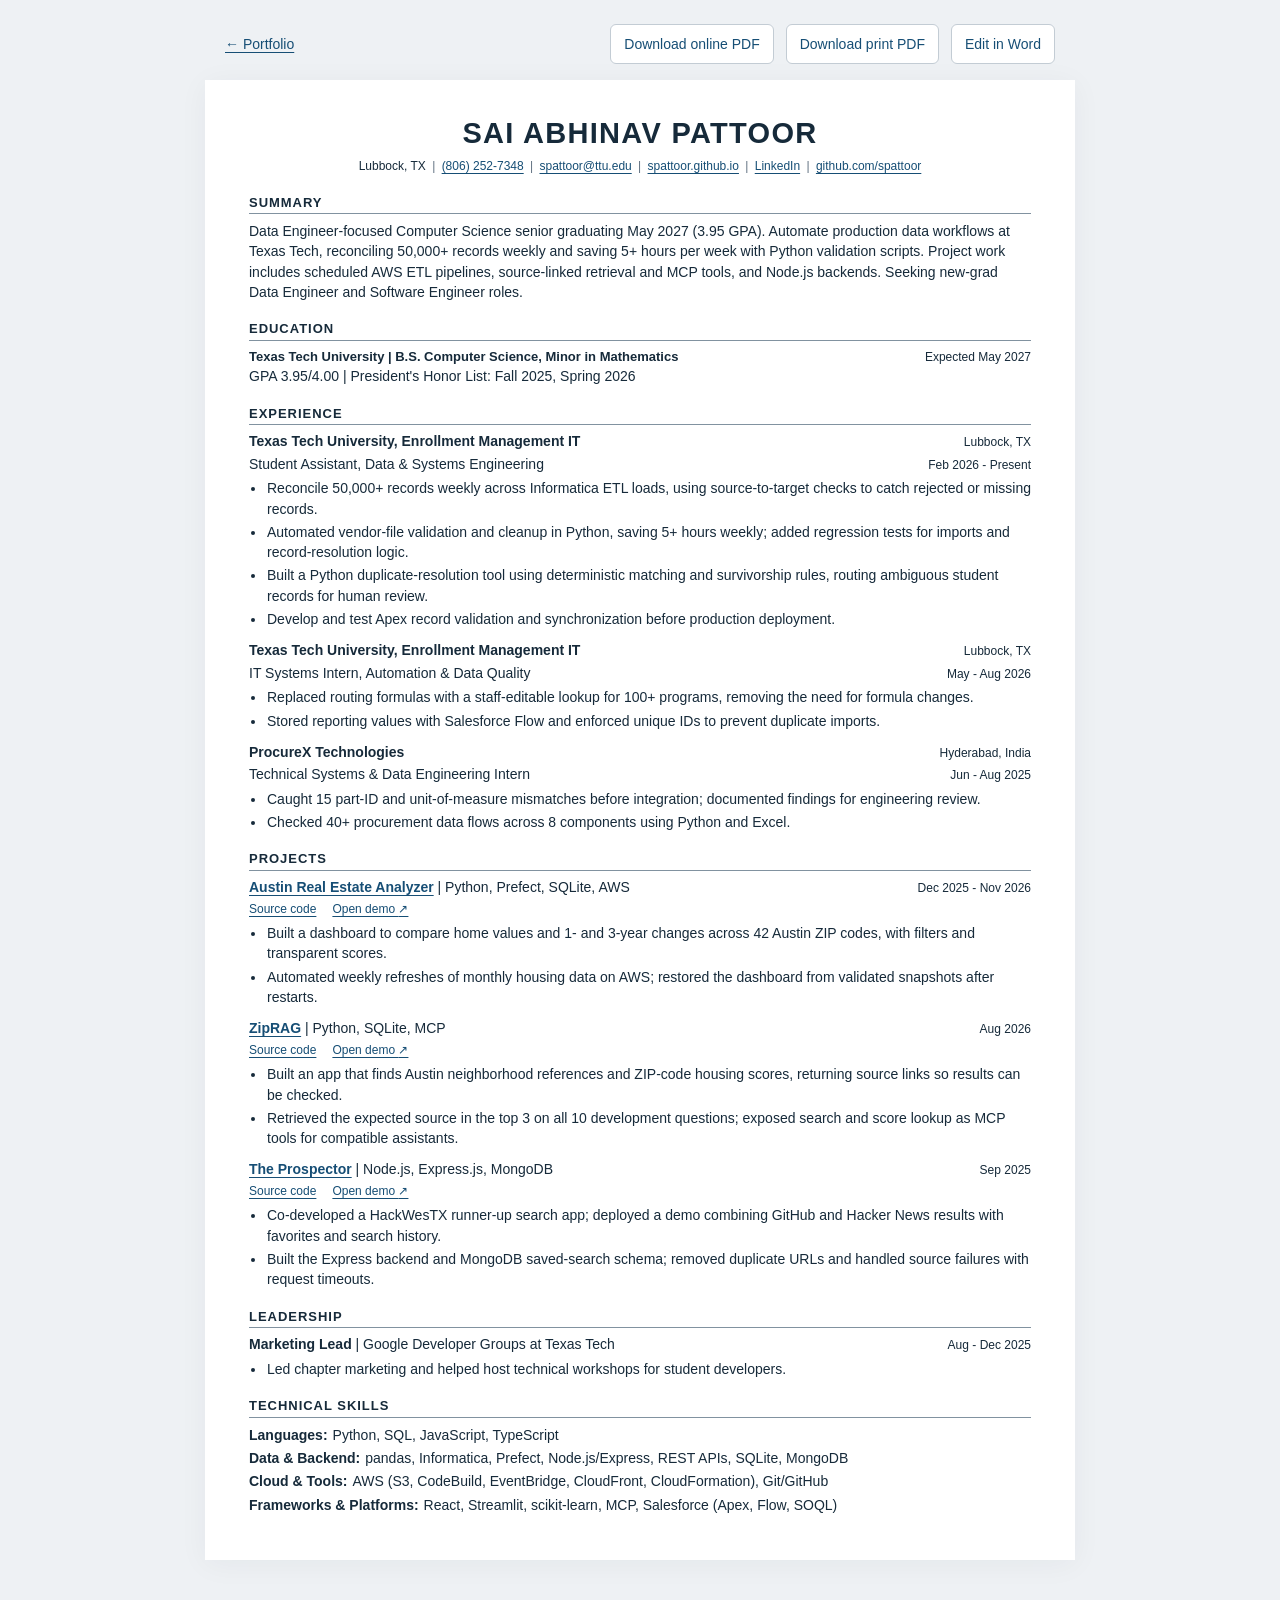
==== commit ba17ba98: "Clarify resume project outcomes, distinguish roles, and apply confirmed project and leadership dates" ====
--- a/resume/index.html
+++ b/resume/index.html
@@ -1,2 +1,2 @@
 <!doctype html>
-<html lang="en"><head><meta charset="utf-8"><meta name="viewport" content="width=device-width, initial-scale=1"><title>Sai Abhinav Pattoor | Resume</title><meta name="description" content="Resume of Sai Abhinav Pattoor, seeking new-grad Data Engineer and Software Engineer roles after May 2027 graduation."><meta name="theme-color" content="#162a3a"><link rel="canonical" href="https://spattoor.github.io/resume/"><style>*{box-sizing:border-box}html{font-family:Arial,Helvetica,sans-serif;color:#162a3a;background:#eef1f4;scroll-behavior:smooth}body{margin:0;line-height:1.45}a{color:#164e75;text-decoration-thickness:1px;text-underline-offset:3px}a:focus-visible,button:focus-visible{outline:3px solid #a64c00;outline-offset:4px}.toolbar{max-width:870px;margin:24px auto 16px;display:flex;justify-content:space-between;align-items:center;gap:14px;padding:0 20px;font-size:14px}.downloads{display:flex;gap:12px;flex-wrap:wrap}.downloads a{background:white;border:1px solid #c3ccd4;border-radius:6px;padding:9px 13px;text-decoration:none}.paper{max-width:870px;margin:0 auto 40px;background:#fff;padding:38px 44px 42px;box-shadow:0 4px 28px #162a3a0c}header{text-align:center;margin-bottom:18px}h1{font-size:29px;letter-spacing:.045em;text-transform:uppercase;line-height:1.1;margin:0 0 8px}.position{font-size:14px;font-weight:bold;margin:0 0 9px}.contact{font-size:12px;margin:2px 0;overflow-wrap:anywhere}.separator{padding:0 3px;color:#607080}section{margin-top:19px}h2{font-size:13px;text-transform:uppercase;letter-spacing:.075em;line-height:1.2;margin:0 0 7px}h3{font-size:14px;line-height:1.4;margin:0;font-weight:700}p,li,dl{font-size:14px;margin:0}.row{display:flex;justify-content:space-between;gap:14px;align-items:baseline}.row>span{font-size:12px;white-space:nowrap}.role{margin-top:2px}.role p{font-weight:500}article+article{margin-top:12px}ul{margin:4px 0 0;padding-left:17px}li{padding-left:1px;margin:3px 0}.technology{font-weight:400}.project-links{display:flex;gap:16px;font-size:12px;margin:3px 0 5px}dl>div{margin:3px 0}dt,dd{display:inline;margin:0}dt{font-weight:700;margin-right:5px}.sr-only{position:absolute;width:1px;height:1px;padding:0;margin:-1px;overflow:hidden;clip:rect(0,0,0,0);white-space:nowrap;border:0}.skip{position:absolute;top:-100px;left:15px;background:white;padding:10px;z-index:2}.skip:focus{top:10px}@media(max-width:650px){.toolbar{align-items:flex-start;flex-direction:column;margin-top:18px}.paper{padding:28px 22px;box-shadow:none;margin-bottom:0}html{background:white}h1{font-size:25px}.contact{line-height:1.8}.row{flex-direction:column;gap:1px}.row>span{font-size:12px;color:#495969}section{margin-top:24px}.technology{display:block;font-size:12px}.project-links{margin:6px 0}.downloads a{font-size:13px}li{margin:6px 0}}@media(prefers-reduced-motion:reduce){html{scroll-behavior:auto}}@page{size:letter;margin:0.46in}@media print{html,body{background:white;color:#000}.screen-only,.toolbar,.skip{display:none!important}.paper{max-width:none;margin:0;padding:0;box-shadow:none}a{color:#000;text-decoration:none}h1{font-size:21pt;letter-spacing:0;line-height:23pt;margin:0 0 2pt}.position{font-size:10pt;line-height:12pt;margin:0 0 3pt}.contact{font-size:9pt;line-height:11.1pt;margin:0}.separator{padding:0 2pt}header{margin:0}section{margin-top:6pt}h2{font-size:10.3pt;letter-spacing:0;line-height:12pt;margin:0 0 2.5pt}h3,p,li,dl{font-size:10.25pt;line-height:11.8pt}.row{display:flex;flex-direction:row;gap:10pt}.row>span{font-size:9.5pt;line-height:11.8pt;color:#000}.role{margin-top:1pt}.role p{font-weight:400}ul{margin:1pt 0 0;padding-left:10pt}li{padding:0;margin:0 0 1pt}article+article{margin-top:3pt}.technology{display:inline;font-size:inherit}article{break-inside:avoid}dl>div{margin:0;line-height:11.4pt}dt,dd{font-size:9.9pt;line-height:11.4pt}dt{margin-right:3pt}}h2{border-bottom:1px solid #8192a0;padding-bottom:3px}.education-row h3{font-size:13px}@media print{h2{border-bottom:.4pt solid #727272;padding-bottom:1pt}.education-row h3{font-size:10pt}}</style></head><body><a class="skip" href="#resume">Skip to resume</a><nav class="toolbar" aria-label="Resume downloads"><a href="https://spattoor.github.io/">← Portfolio</a><div class="downloads"><a href="Sai_Abhinav_Pattoor_Resume_Online.pdf" download>Download online PDF</a><a href="Sai_Abhinav_Pattoor_Resume_Print.pdf" download>Download print PDF</a><a href="Sai_Abhinav_Pattoor_Resume.docx" download>Edit in Word</a></div></nav><main id="resume" class="paper" tabindex="-1"><header><h1>Sai Abhinav Pattoor</h1><p class="contact"><span>Lubbock, TX</span><span class="separator" aria-hidden="true"> | </span><a href="tel:+18062527348">(806) 252-7348</a><span class="separator" aria-hidden="true"> | </span><a href="mailto:spattoor@ttu.edu">spattoor@ttu.edu</a><span class="separator" aria-hidden="true"> | </span><a href="https://spattoor.github.io/">spattoor.github.io</a><span class="separator" aria-hidden="true"> | </span><a href="https://www.linkedin.com/in/sai-abhinav-p-00257b240/">LinkedIn</a><span class="separator" aria-hidden="true"> | </span><a href="https://github.com/spattoor">github.com/spattoor</a></p></header><section aria-labelledby="summary"><h2 id="summary">Summary</h2><p>Data Engineer-focused Computer Science senior graduating May 2027 (3.95 GPA). Automate production data workflows at Texas Tech, reconciling 50,000+ records weekly and saving 5+ hours per week with Python validation scripts. Project work includes scheduled AWS ETL pipelines, source-linked retrieval and MCP tools, and Node.js backends. Seeking new-grad Data Engineer and Software Engineer roles.</p></section><section aria-labelledby="education"><h2 id="education">Education</h2><div class="row education-row"><h3>Texas Tech University | B.S. Computer Science, Minor in Mathematics</h3><span>Expected May 2027</span></div><p>GPA 3.95/4.00 | President&#x27;s Honor List: Fall 2025, Spring 2026</p></section><section aria-labelledby="experience"><h2 id="experience">Experience</h2><article><div class="row"><h3>Texas Tech University, Enrollment Management IT</h3><span>Lubbock, TX</span></div><div class="row role"><p>Student Assistant, Data &amp; Systems Engineering</p><span>Feb 2026 - Present</span></div><ul><li>Automated vendor-file validation and cleanup in Python, saving 5+ hours weekly; added regression tests for import scripts and record-resolution logic.</li><li>Built a Python duplicate-resolution tool using deterministic matching and survivorship rules, routing ambiguous student records for human review.</li><li>Reconcile 50,000+ records weekly across Informatica ETL loads, checking source-to-target completeness for rejected or missing records.</li><li>Develop and test Apex validation and synchronization logic before production to keep applicant and enrollment records consistent.</li></ul></article><article><div class="row role"><p>IT Systems Intern, Automation &amp; Data Quality</p><span>May - Aug 2026</span></div><ul><li>Replaced nested applicant-routing formulas with an editable lookup for 100+ programs, so staff maintain mappings without formula changes.</li><li>Stored reporting values with record-triggered Salesforce Flow; enforced unique record IDs to prevent duplicate migration records.</li></ul></article><article><div class="row"><h3>ProcureX Technologies</h3><span>Hyderabad, India</span></div><div class="row role"><p>Technical Systems &amp; Data Engineering Intern</p><span>Jun - Aug 2025</span></div><ul><li>Validated 40+ procurement data flows across 8 components using Python and Excel; caught and documented 15 part-ID and unit-of-measure mismatches before integration.</li></ul></article></section><section aria-labelledby="projects"><h2 id="projects">Projects</h2><article><div class="row"><h3><a href="https://github.com/spattoor/Austin-Real-Estate-Analyzer/tree/portfolio-cloud-upgrade">Austin Real Estate Analyzer</a><span class="technology"> | Python, Prefect, SQLite, AWS</span></h3><span>Dec 2025 - Nov 2026</span></div><p class="project-links screen-only"><a href="https://github.com/spattoor/Austin-Real-Estate-Analyzer/tree/portfolio-cloud-upgrade">Source code</a><a href="https://austin-real-estate-analyzer-d5mx2bhi5grprfmjggz83b.streamlit.app/">Open demo <span aria-hidden="true">↗</span><span class="sr-only"> for Austin Real Estate Analyzer</span></a></p><ul><li>Built a weekly Python/Prefect ETL pipeline; scheduled AWS CodeBuild through EventBridge and defined infrastructure in CloudFormation.</li><li>Enabled Streamlit dashboard recovery from private S3 via CloudFront without app AWS credentials; added SHA-256/SQLite integrity checks and 12 pipeline/reader tests.</li></ul></article><article><div class="row"><h3><a href="https://github.com/spattoor/ZipRAG">ZipRAG</a><span class="technology"> | Python, SQLite FTS5, MCP</span></h3><span>Nov 2026</span></div><p class="project-links screen-only"><a href="https://github.com/spattoor/ZipRAG">Source code</a><a href="https://spattoor-ziprag.streamlit.app/">Open demo <span aria-hidden="true">↗</span><span class="sr-only"> for ZipRAG</span></a></p><ul><li>Indexed 18 Austin articles as 109 passages using SQLite FTS5 and TF-IDF; returned excerpts with source URLs and revision metadata.</li><li>Exposed document search and dated ZIP-score lookup through read-only MCP tools; added 16 tests for tool calls, validation, source integrity, and client/server handshakes.</li></ul></article><article><div class="row"><h3><a href="https://github.com/spattoor/The-Prospector">The Prospector</a><span class="technology"> | Node.js, Express.js, MongoDB</span></h3><span>Sep 2025</span></div><p class="project-links screen-only"><a href="https://github.com/spattoor/The-Prospector">Source code</a><a href="https://spattoor-prospector.onrender.com/">Open demo <span aria-hidden="true">↗</span><span class="sr-only"> for The Prospector</span></a></p><ul><li>Co-developed a HackWesTX runner-up search app; built an Express.js backend that combines external API results into a common response format.</li><li>Designed a MongoDB saved-search schema; implemented URL-based deduplication, per-source error handling, and request timeouts.</li></ul></article></section><section aria-labelledby="leadership"><h2 id="leadership">Leadership</h2><div class="row"><h3>Marketing Lead<span class="technology"> | Google Developer Groups at Texas Tech</span></h3><span>Jan - Dec 2025</span></div><ul><li>Led chapter marketing and helped host technical workshops for student developers.</li></ul></section><section aria-labelledby="skills"><h2 id="skills">Technical Skills</h2><dl><div><dt>Languages:</dt><dd>Python, SQL, JavaScript, TypeScript</dd></div><div><dt>Data &amp; Backend:</dt><dd>pandas, Informatica, Prefect, Node.js/Express, REST APIs, SQLite, MongoDB</dd></div><div><dt>Cloud &amp; Tools:</dt><dd>AWS (S3, CodeBuild, EventBridge, CloudFront, CloudFormation), Git/GitHub, Docker, Linux</dd></div><div><dt>Frameworks &amp; Platforms:</dt><dd>React, Streamlit, scikit-learn, MCP, Salesforce (Apex, Flow, SOQL)</dd></div></dl></section></main></body></html>
+<html lang="en"><head><meta charset="utf-8"><meta name="viewport" content="width=device-width, initial-scale=1"><title>Sai Abhinav Pattoor | Resume</title><meta name="description" content="Resume of Sai Abhinav Pattoor, seeking new-grad Data Engineer and Software Engineer roles after May 2027 graduation."><meta name="theme-color" content="#162a3a"><link rel="canonical" href="https://spattoor.github.io/resume/"><style>*{box-sizing:border-box}html{font-family:Arial,Helvetica,sans-serif;color:#162a3a;background:#eef1f4;scroll-behavior:smooth}body{margin:0;line-height:1.45}a{color:#164e75;text-decoration-thickness:1px;text-underline-offset:3px}a:focus-visible,button:focus-visible{outline:3px solid #a64c00;outline-offset:4px}.toolbar{max-width:870px;margin:24px auto 16px;display:flex;justify-content:space-between;align-items:center;gap:14px;padding:0 20px;font-size:14px}.downloads{display:flex;gap:12px;flex-wrap:wrap}.downloads a{background:white;border:1px solid #c3ccd4;border-radius:6px;padding:9px 13px;text-decoration:none}.paper{max-width:870px;margin:0 auto 40px;background:#fff;padding:38px 44px 42px;box-shadow:0 4px 28px #162a3a0c}header{text-align:center;margin-bottom:18px}h1{font-size:29px;letter-spacing:.045em;text-transform:uppercase;line-height:1.1;margin:0 0 8px}.position{font-size:14px;font-weight:bold;margin:0 0 9px}.contact{font-size:12px;margin:2px 0;overflow-wrap:anywhere}.separator{padding:0 3px;color:#607080}section{margin-top:19px}h2{font-size:13px;text-transform:uppercase;letter-spacing:.075em;line-height:1.2;margin:0 0 7px}h3{font-size:14px;line-height:1.4;margin:0;font-weight:700}p,li,dl{font-size:14px;margin:0}.row{display:flex;justify-content:space-between;gap:14px;align-items:baseline}.row>span{font-size:12px;white-space:nowrap}.role{margin-top:2px}.role p{font-weight:500}article+article{margin-top:12px}ul{margin:4px 0 0;padding-left:17px}li{padding-left:1px;margin:3px 0}.technology{font-weight:400}.project-links{display:flex;gap:16px;font-size:12px;margin:3px 0 5px}dl>div{margin:3px 0}dt,dd{display:inline;margin:0}dt{font-weight:700;margin-right:5px}.sr-only{position:absolute;width:1px;height:1px;padding:0;margin:-1px;overflow:hidden;clip:rect(0,0,0,0);white-space:nowrap;border:0}.skip{position:absolute;top:-100px;left:15px;background:white;padding:10px;z-index:2}.skip:focus{top:10px}@media(max-width:650px){.toolbar{align-items:flex-start;flex-direction:column;margin-top:18px}.paper{padding:28px 22px;box-shadow:none;margin-bottom:0}html{background:white}h1{font-size:25px}.contact{line-height:1.8}.row{flex-direction:column;gap:1px}.row>span{font-size:12px;color:#495969}section{margin-top:24px}.technology{display:block;font-size:12px}.project-links{margin:6px 0}.downloads a{font-size:13px}li{margin:6px 0}}@media(prefers-reduced-motion:reduce){html{scroll-behavior:auto}}@page{size:letter;margin:0.46in}@media print{html,body{background:white;color:#000}.screen-only,.toolbar,.skip{display:none!important}.paper{max-width:none;margin:0;padding:0;box-shadow:none}a{color:#000;text-decoration:none}h1{font-size:21pt;letter-spacing:0;line-height:23pt;margin:0 0 2pt}.position{font-size:10pt;line-height:12pt;margin:0 0 3pt}.contact{font-size:9pt;line-height:11.1pt;margin:0}.separator{padding:0 2pt}header{margin:0}section{margin-top:6pt}h2{font-size:10.3pt;letter-spacing:0;line-height:12pt;margin:0 0 2.5pt}h3,p,li,dl{font-size:10.25pt;line-height:11.8pt}.row{display:flex;flex-direction:row;gap:10pt}.row>span{font-size:9.5pt;line-height:11.8pt;color:#000}.role{margin-top:1pt}.role p{font-weight:400}ul{margin:1pt 0 0;padding-left:10pt}li{padding:0;margin:0 0 1pt}article+article{margin-top:3pt}.technology{display:inline;font-size:inherit}article{break-inside:avoid}dl>div{margin:0;line-height:11.4pt}dt,dd{font-size:9.9pt;line-height:11.4pt}dt{margin-right:3pt}}h2{border-bottom:1px solid #8192a0;padding-bottom:3px}.education-row h3{font-size:13px}@media print{h2{border-bottom:.4pt solid #727272;padding-bottom:1pt}.education-row h3{font-size:10pt}}</style></head><body><a class="skip" href="#resume">Skip to resume</a><nav class="toolbar" aria-label="Resume downloads"><a href="https://spattoor.github.io/">← Portfolio</a><div class="downloads"><a href="Sai_Abhinav_Pattoor_Resume_Online.pdf" download>Download online PDF</a><a href="Sai_Abhinav_Pattoor_Resume_Print.pdf" download>Download print PDF</a><a href="Sai_Abhinav_Pattoor_Resume.docx" download>Edit in Word</a></div></nav><main id="resume" class="paper" tabindex="-1"><header><h1>Sai Abhinav Pattoor</h1><p class="contact"><span>Lubbock, TX</span><span class="separator" aria-hidden="true"> | </span><a href="tel:+18062527348">(806) 252-7348</a><span class="separator" aria-hidden="true"> | </span><a href="mailto:spattoor@ttu.edu">spattoor@ttu.edu</a><span class="separator" aria-hidden="true"> | </span><a href="https://spattoor.github.io/">spattoor.github.io</a><span class="separator" aria-hidden="true"> | </span><a href="https://www.linkedin.com/in/sai-abhinav-p-00257b240/">LinkedIn</a><span class="separator" aria-hidden="true"> | </span><a href="https://github.com/spattoor">github.com/spattoor</a></p></header><section aria-labelledby="summary"><h2 id="summary">Summary</h2><p>Data Engineer-focused Computer Science senior graduating May 2027 (3.95 GPA). Automate production data workflows at Texas Tech, reconciling 50,000+ records weekly and saving 5+ hours per week with Python validation scripts. Project work includes scheduled AWS ETL pipelines, source-linked retrieval and MCP tools, and Node.js backends. Seeking new-grad Data Engineer and Software Engineer roles.</p></section><section aria-labelledby="education"><h2 id="education">Education</h2><div class="row education-row"><h3>Texas Tech University | B.S. Computer Science, Minor in Mathematics</h3><span>Expected May 2027</span></div><p>GPA 3.95/4.00 | President&#x27;s Honor List: Fall 2025, Spring 2026</p></section><section aria-labelledby="experience"><h2 id="experience">Experience</h2><article><div class="row"><h3>Texas Tech University, Enrollment Management IT</h3><span>Lubbock, TX</span></div><div class="row role"><p>Student Assistant, Data &amp; Systems Engineering</p><span>Feb 2026 - Present</span></div><ul><li>Reconcile 50,000+ records weekly across Informatica ETL loads, using source-to-target checks to catch rejected or missing records.</li><li>Automated vendor-file validation and cleanup in Python, saving 5+ hours weekly; added regression tests for imports and record-resolution logic.</li><li>Built a Python duplicate-resolution tool using deterministic matching and survivorship rules, routing ambiguous student records for human review.</li><li>Develop and test Apex record validation and synchronization before production deployment.</li></ul></article><article><div class="row"><h3>Texas Tech University, Enrollment Management IT</h3><span>Lubbock, TX</span></div><div class="row role"><p>IT Systems Intern, Automation &amp; Data Quality</p><span>May - Aug 2026</span></div><ul><li>Replaced routing formulas with a staff-editable lookup for 100+ programs, removing the need for formula changes.</li><li>Stored reporting values with Salesforce Flow and enforced unique IDs to prevent duplicate imports.</li></ul></article><article><div class="row"><h3>ProcureX Technologies</h3><span>Hyderabad, India</span></div><div class="row role"><p>Technical Systems &amp; Data Engineering Intern</p><span>Jun - Aug 2025</span></div><ul><li>Caught 15 part-ID and unit-of-measure mismatches before integration; documented findings for engineering review.</li><li>Checked 40+ procurement data flows across 8 components using Python and Excel.</li></ul></article></section><section aria-labelledby="projects"><h2 id="projects">Projects</h2><article><div class="row"><h3><a href="https://github.com/spattoor/Austin-Real-Estate-Analyzer/tree/portfolio-cloud-upgrade">Austin Real Estate Analyzer</a><span class="technology"> | Python, Prefect, SQLite, AWS</span></h3><span>Dec 2025 - Nov 2026</span></div><p class="project-links screen-only"><a href="https://github.com/spattoor/Austin-Real-Estate-Analyzer/tree/portfolio-cloud-upgrade">Source code</a><a href="https://austin-real-estate-analyzer-d5mx2bhi5grprfmjggz83b.streamlit.app/">Open demo <span aria-hidden="true">↗</span><span class="sr-only"> for Austin Real Estate Analyzer</span></a></p><ul><li>Built a dashboard to compare home values and 1- and 3-year changes across 42 Austin ZIP codes, with filters and transparent scores.</li><li>Automated weekly refreshes of monthly housing data on AWS; restored the dashboard from validated snapshots after restarts.</li></ul></article><article><div class="row"><h3><a href="https://github.com/spattoor/ZipRAG">ZipRAG</a><span class="technology"> | Python, SQLite, MCP</span></h3><span>Aug 2026</span></div><p class="project-links screen-only"><a href="https://github.com/spattoor/ZipRAG">Source code</a><a href="https://spattoor-ziprag.streamlit.app/">Open demo <span aria-hidden="true">↗</span><span class="sr-only"> for ZipRAG</span></a></p><ul><li>Built an app that finds Austin neighborhood references and ZIP-code housing scores, returning source links so results can be checked.</li><li>Retrieved the expected source in the top 3 on all 10 development questions; exposed search and score lookup as MCP tools for compatible assistants.</li></ul></article><article><div class="row"><h3><a href="https://github.com/spattoor/The-Prospector">The Prospector</a><span class="technology"> | Node.js, Express.js, MongoDB</span></h3><span>Sep 2025</span></div><p class="project-links screen-only"><a href="https://github.com/spattoor/The-Prospector">Source code</a><a href="https://spattoor-prospector.onrender.com/">Open demo <span aria-hidden="true">↗</span><span class="sr-only"> for The Prospector</span></a></p><ul><li>Co-developed a HackWesTX runner-up search app; deployed a demo combining GitHub and Hacker News results with favorites and search history.</li><li>Built the Express backend and MongoDB saved-search schema; removed duplicate URLs and handled source failures with request timeouts.</li></ul></article></section><section aria-labelledby="leadership"><h2 id="leadership">Leadership</h2><div class="row"><h3>Marketing Lead<span class="technology"> | Google Developer Groups at Texas Tech</span></h3><span>Aug - Dec 2025</span></div><ul><li>Led chapter marketing and helped host technical workshops for student developers.</li></ul></section><section aria-labelledby="skills"><h2 id="skills">Technical Skills</h2><dl><div><dt>Languages:</dt><dd>Python, SQL, JavaScript, TypeScript</dd></div><div><dt>Data &amp; Backend:</dt><dd>pandas, Informatica, Prefect, Node.js/Express, REST APIs, SQLite, MongoDB</dd></div><div><dt>Cloud &amp; Tools:</dt><dd>AWS (S3, CodeBuild, EventBridge, CloudFront, CloudFormation), Git/GitHub</dd></div><div><dt>Frameworks &amp; Platforms:</dt><dd>React, Streamlit, scikit-learn, MCP, Salesforce (Apex, Flow, SOQL)</dd></div></dl></section></main></body></html>
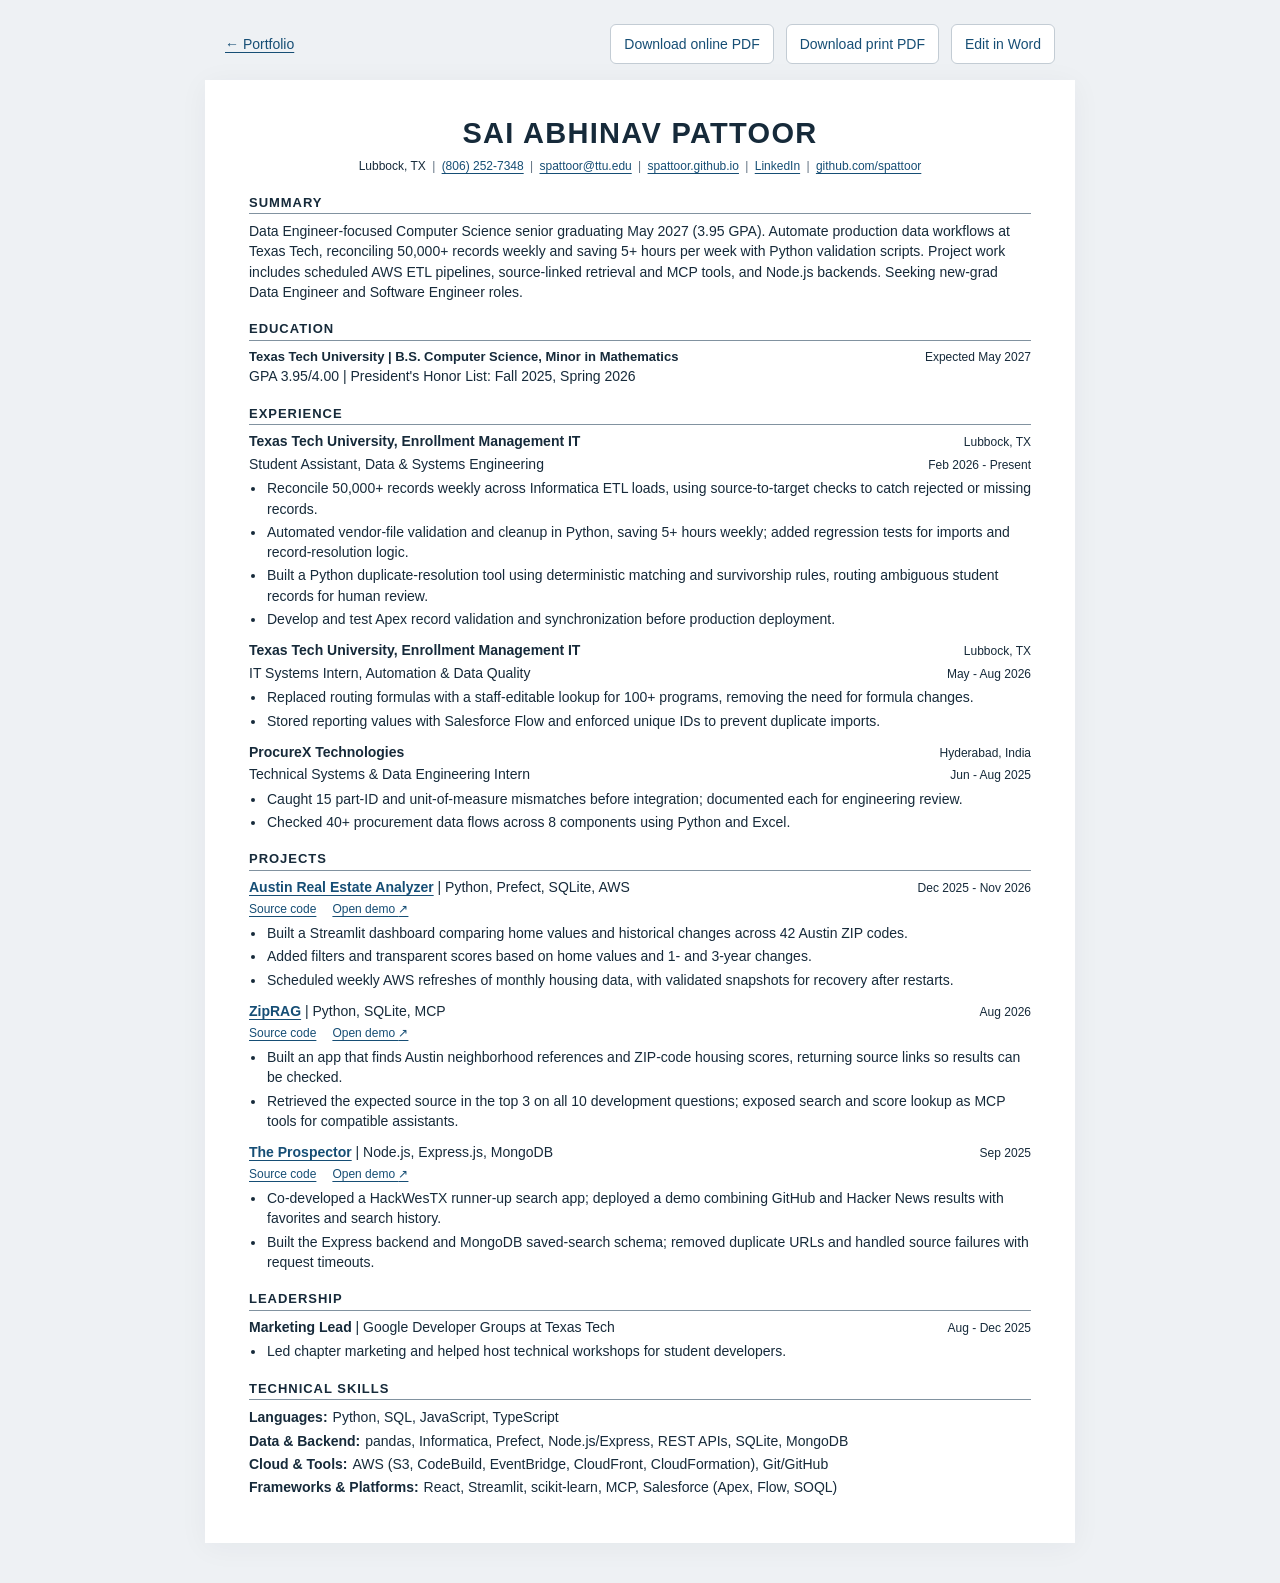
==== commit 440be0cb: "Keep Austin and ProcureX outcome bullets concise and remove orphaned lines" ====
--- a/resume/index.html
+++ b/resume/index.html
@@ -1,2 +1,2 @@
 <!doctype html>
-<html lang="en"><head><meta charset="utf-8"><meta name="viewport" content="width=device-width, initial-scale=1"><title>Sai Abhinav Pattoor | Resume</title><meta name="description" content="Resume of Sai Abhinav Pattoor, seeking new-grad Data Engineer and Software Engineer roles after May 2027 graduation."><meta name="theme-color" content="#162a3a"><link rel="canonical" href="https://spattoor.github.io/resume/"><style>*{box-sizing:border-box}html{font-family:Arial,Helvetica,sans-serif;color:#162a3a;background:#eef1f4;scroll-behavior:smooth}body{margin:0;line-height:1.45}a{color:#164e75;text-decoration-thickness:1px;text-underline-offset:3px}a:focus-visible,button:focus-visible{outline:3px solid #a64c00;outline-offset:4px}.toolbar{max-width:870px;margin:24px auto 16px;display:flex;justify-content:space-between;align-items:center;gap:14px;padding:0 20px;font-size:14px}.downloads{display:flex;gap:12px;flex-wrap:wrap}.downloads a{background:white;border:1px solid #c3ccd4;border-radius:6px;padding:9px 13px;text-decoration:none}.paper{max-width:870px;margin:0 auto 40px;background:#fff;padding:38px 44px 42px;box-shadow:0 4px 28px #162a3a0c}header{text-align:center;margin-bottom:18px}h1{font-size:29px;letter-spacing:.045em;text-transform:uppercase;line-height:1.1;margin:0 0 8px}.position{font-size:14px;font-weight:bold;margin:0 0 9px}.contact{font-size:12px;margin:2px 0;overflow-wrap:anywhere}.separator{padding:0 3px;color:#607080}section{margin-top:19px}h2{font-size:13px;text-transform:uppercase;letter-spacing:.075em;line-height:1.2;margin:0 0 7px}h3{font-size:14px;line-height:1.4;margin:0;font-weight:700}p,li,dl{font-size:14px;margin:0}.row{display:flex;justify-content:space-between;gap:14px;align-items:baseline}.row>span{font-size:12px;white-space:nowrap}.role{margin-top:2px}.role p{font-weight:500}article+article{margin-top:12px}ul{margin:4px 0 0;padding-left:17px}li{padding-left:1px;margin:3px 0}.technology{font-weight:400}.project-links{display:flex;gap:16px;font-size:12px;margin:3px 0 5px}dl>div{margin:3px 0}dt,dd{display:inline;margin:0}dt{font-weight:700;margin-right:5px}.sr-only{position:absolute;width:1px;height:1px;padding:0;margin:-1px;overflow:hidden;clip:rect(0,0,0,0);white-space:nowrap;border:0}.skip{position:absolute;top:-100px;left:15px;background:white;padding:10px;z-index:2}.skip:focus{top:10px}@media(max-width:650px){.toolbar{align-items:flex-start;flex-direction:column;margin-top:18px}.paper{padding:28px 22px;box-shadow:none;margin-bottom:0}html{background:white}h1{font-size:25px}.contact{line-height:1.8}.row{flex-direction:column;gap:1px}.row>span{font-size:12px;color:#495969}section{margin-top:24px}.technology{display:block;font-size:12px}.project-links{margin:6px 0}.downloads a{font-size:13px}li{margin:6px 0}}@media(prefers-reduced-motion:reduce){html{scroll-behavior:auto}}@page{size:letter;margin:0.46in}@media print{html,body{background:white;color:#000}.screen-only,.toolbar,.skip{display:none!important}.paper{max-width:none;margin:0;padding:0;box-shadow:none}a{color:#000;text-decoration:none}h1{font-size:21pt;letter-spacing:0;line-height:23pt;margin:0 0 2pt}.position{font-size:10pt;line-height:12pt;margin:0 0 3pt}.contact{font-size:9pt;line-height:11.1pt;margin:0}.separator{padding:0 2pt}header{margin:0}section{margin-top:6pt}h2{font-size:10.3pt;letter-spacing:0;line-height:12pt;margin:0 0 2.5pt}h3,p,li,dl{font-size:10.25pt;line-height:11.8pt}.row{display:flex;flex-direction:row;gap:10pt}.row>span{font-size:9.5pt;line-height:11.8pt;color:#000}.role{margin-top:1pt}.role p{font-weight:400}ul{margin:1pt 0 0;padding-left:10pt}li{padding:0;margin:0 0 1pt}article+article{margin-top:3pt}.technology{display:inline;font-size:inherit}article{break-inside:avoid}dl>div{margin:0;line-height:11.4pt}dt,dd{font-size:9.9pt;line-height:11.4pt}dt{margin-right:3pt}}h2{border-bottom:1px solid #8192a0;padding-bottom:3px}.education-row h3{font-size:13px}@media print{h2{border-bottom:.4pt solid #727272;padding-bottom:1pt}.education-row h3{font-size:10pt}}</style></head><body><a class="skip" href="#resume">Skip to resume</a><nav class="toolbar" aria-label="Resume downloads"><a href="https://spattoor.github.io/">← Portfolio</a><div class="downloads"><a href="Sai_Abhinav_Pattoor_Resume_Online.pdf" download>Download online PDF</a><a href="Sai_Abhinav_Pattoor_Resume_Print.pdf" download>Download print PDF</a><a href="Sai_Abhinav_Pattoor_Resume.docx" download>Edit in Word</a></div></nav><main id="resume" class="paper" tabindex="-1"><header><h1>Sai Abhinav Pattoor</h1><p class="contact"><span>Lubbock, TX</span><span class="separator" aria-hidden="true"> | </span><a href="tel:+18062527348">(806) 252-7348</a><span class="separator" aria-hidden="true"> | </span><a href="mailto:spattoor@ttu.edu">spattoor@ttu.edu</a><span class="separator" aria-hidden="true"> | </span><a href="https://spattoor.github.io/">spattoor.github.io</a><span class="separator" aria-hidden="true"> | </span><a href="https://www.linkedin.com/in/sai-abhinav-p-00257b240/">LinkedIn</a><span class="separator" aria-hidden="true"> | </span><a href="https://github.com/spattoor">github.com/spattoor</a></p></header><section aria-labelledby="summary"><h2 id="summary">Summary</h2><p>Data Engineer-focused Computer Science senior graduating May 2027 (3.95 GPA). Automate production data workflows at Texas Tech, reconciling 50,000+ records weekly and saving 5+ hours per week with Python validation scripts. Project work includes scheduled AWS ETL pipelines, source-linked retrieval and MCP tools, and Node.js backends. Seeking new-grad Data Engineer and Software Engineer roles.</p></section><section aria-labelledby="education"><h2 id="education">Education</h2><div class="row education-row"><h3>Texas Tech University | B.S. Computer Science, Minor in Mathematics</h3><span>Expected May 2027</span></div><p>GPA 3.95/4.00 | President&#x27;s Honor List: Fall 2025, Spring 2026</p></section><section aria-labelledby="experience"><h2 id="experience">Experience</h2><article><div class="row"><h3>Texas Tech University, Enrollment Management IT</h3><span>Lubbock, TX</span></div><div class="row role"><p>Student Assistant, Data &amp; Systems Engineering</p><span>Feb 2026 - Present</span></div><ul><li>Reconcile 50,000+ records weekly across Informatica ETL loads, using source-to-target checks to catch rejected or missing records.</li><li>Automated vendor-file validation and cleanup in Python, saving 5+ hours weekly; added regression tests for imports and record-resolution logic.</li><li>Built a Python duplicate-resolution tool using deterministic matching and survivorship rules, routing ambiguous student records for human review.</li><li>Develop and test Apex record validation and synchronization before production deployment.</li></ul></article><article><div class="row"><h3>Texas Tech University, Enrollment Management IT</h3><span>Lubbock, TX</span></div><div class="row role"><p>IT Systems Intern, Automation &amp; Data Quality</p><span>May - Aug 2026</span></div><ul><li>Replaced routing formulas with a staff-editable lookup for 100+ programs, removing the need for formula changes.</li><li>Stored reporting values with Salesforce Flow and enforced unique IDs to prevent duplicate imports.</li></ul></article><article><div class="row"><h3>ProcureX Technologies</h3><span>Hyderabad, India</span></div><div class="row role"><p>Technical Systems &amp; Data Engineering Intern</p><span>Jun - Aug 2025</span></div><ul><li>Caught 15 part-ID and unit-of-measure mismatches before integration; documented findings for engineering review.</li><li>Checked 40+ procurement data flows across 8 components using Python and Excel.</li></ul></article></section><section aria-labelledby="projects"><h2 id="projects">Projects</h2><article><div class="row"><h3><a href="https://github.com/spattoor/Austin-Real-Estate-Analyzer/tree/portfolio-cloud-upgrade">Austin Real Estate Analyzer</a><span class="technology"> | Python, Prefect, SQLite, AWS</span></h3><span>Dec 2025 - Nov 2026</span></div><p class="project-links screen-only"><a href="https://github.com/spattoor/Austin-Real-Estate-Analyzer/tree/portfolio-cloud-upgrade">Source code</a><a href="https://austin-real-estate-analyzer-d5mx2bhi5grprfmjggz83b.streamlit.app/">Open demo <span aria-hidden="true">↗</span><span class="sr-only"> for Austin Real Estate Analyzer</span></a></p><ul><li>Built a dashboard to compare home values and 1- and 3-year changes across 42 Austin ZIP codes, with filters and transparent scores.</li><li>Automated weekly refreshes of monthly housing data on AWS; restored the dashboard from validated snapshots after restarts.</li></ul></article><article><div class="row"><h3><a href="https://github.com/spattoor/ZipRAG">ZipRAG</a><span class="technology"> | Python, SQLite, MCP</span></h3><span>Aug 2026</span></div><p class="project-links screen-only"><a href="https://github.com/spattoor/ZipRAG">Source code</a><a href="https://spattoor-ziprag.streamlit.app/">Open demo <span aria-hidden="true">↗</span><span class="sr-only"> for ZipRAG</span></a></p><ul><li>Built an app that finds Austin neighborhood references and ZIP-code housing scores, returning source links so results can be checked.</li><li>Retrieved the expected source in the top 3 on all 10 development questions; exposed search and score lookup as MCP tools for compatible assistants.</li></ul></article><article><div class="row"><h3><a href="https://github.com/spattoor/The-Prospector">The Prospector</a><span class="technology"> | Node.js, Express.js, MongoDB</span></h3><span>Sep 2025</span></div><p class="project-links screen-only"><a href="https://github.com/spattoor/The-Prospector">Source code</a><a href="https://spattoor-prospector.onrender.com/">Open demo <span aria-hidden="true">↗</span><span class="sr-only"> for The Prospector</span></a></p><ul><li>Co-developed a HackWesTX runner-up search app; deployed a demo combining GitHub and Hacker News results with favorites and search history.</li><li>Built the Express backend and MongoDB saved-search schema; removed duplicate URLs and handled source failures with request timeouts.</li></ul></article></section><section aria-labelledby="leadership"><h2 id="leadership">Leadership</h2><div class="row"><h3>Marketing Lead<span class="technology"> | Google Developer Groups at Texas Tech</span></h3><span>Aug - Dec 2025</span></div><ul><li>Led chapter marketing and helped host technical workshops for student developers.</li></ul></section><section aria-labelledby="skills"><h2 id="skills">Technical Skills</h2><dl><div><dt>Languages:</dt><dd>Python, SQL, JavaScript, TypeScript</dd></div><div><dt>Data &amp; Backend:</dt><dd>pandas, Informatica, Prefect, Node.js/Express, REST APIs, SQLite, MongoDB</dd></div><div><dt>Cloud &amp; Tools:</dt><dd>AWS (S3, CodeBuild, EventBridge, CloudFront, CloudFormation), Git/GitHub</dd></div><div><dt>Frameworks &amp; Platforms:</dt><dd>React, Streamlit, scikit-learn, MCP, Salesforce (Apex, Flow, SOQL)</dd></div></dl></section></main></body></html>
+<html lang="en"><head><meta charset="utf-8"><meta name="viewport" content="width=device-width, initial-scale=1"><title>Sai Abhinav Pattoor | Resume</title><meta name="description" content="Resume of Sai Abhinav Pattoor, seeking new-grad Data Engineer and Software Engineer roles after May 2027 graduation."><meta name="theme-color" content="#162a3a"><link rel="canonical" href="https://spattoor.github.io/resume/"><style>*{box-sizing:border-box}html{font-family:Arial,Helvetica,sans-serif;color:#162a3a;background:#eef1f4;scroll-behavior:smooth}body{margin:0;line-height:1.45}a{color:#164e75;text-decoration-thickness:1px;text-underline-offset:3px}a:focus-visible,button:focus-visible{outline:3px solid #a64c00;outline-offset:4px}.toolbar{max-width:870px;margin:24px auto 16px;display:flex;justify-content:space-between;align-items:center;gap:14px;padding:0 20px;font-size:14px}.downloads{display:flex;gap:12px;flex-wrap:wrap}.downloads a{background:white;border:1px solid #c3ccd4;border-radius:6px;padding:9px 13px;text-decoration:none}.paper{max-width:870px;margin:0 auto 40px;background:#fff;padding:38px 44px 42px;box-shadow:0 4px 28px #162a3a0c}header{text-align:center;margin-bottom:18px}h1{font-size:29px;letter-spacing:.045em;text-transform:uppercase;line-height:1.1;margin:0 0 8px}.position{font-size:14px;font-weight:bold;margin:0 0 9px}.contact{font-size:12px;margin:2px 0;overflow-wrap:anywhere}.separator{padding:0 3px;color:#607080}section{margin-top:19px}h2{font-size:13px;text-transform:uppercase;letter-spacing:.075em;line-height:1.2;margin:0 0 7px}h3{font-size:14px;line-height:1.4;margin:0;font-weight:700}p,li,dl{font-size:14px;margin:0}.row{display:flex;justify-content:space-between;gap:14px;align-items:baseline}.row>span{font-size:12px;white-space:nowrap}.role{margin-top:2px}.role p{font-weight:500}article+article{margin-top:12px}ul{margin:4px 0 0;padding-left:17px}li{padding-left:1px;margin:3px 0}.technology{font-weight:400}.project-links{display:flex;gap:16px;font-size:12px;margin:3px 0 5px}dl>div{margin:3px 0}dt,dd{display:inline;margin:0}dt{font-weight:700;margin-right:5px}.sr-only{position:absolute;width:1px;height:1px;padding:0;margin:-1px;overflow:hidden;clip:rect(0,0,0,0);white-space:nowrap;border:0}.skip{position:absolute;top:-100px;left:15px;background:white;padding:10px;z-index:2}.skip:focus{top:10px}@media(max-width:650px){.toolbar{align-items:flex-start;flex-direction:column;margin-top:18px}.paper{padding:28px 22px;box-shadow:none;margin-bottom:0}html{background:white}h1{font-size:25px}.contact{line-height:1.8}.row{flex-direction:column;gap:1px}.row>span{font-size:12px;color:#495969}section{margin-top:24px}.technology{display:block;font-size:12px}.project-links{margin:6px 0}.downloads a{font-size:13px}li{margin:6px 0}}@media(prefers-reduced-motion:reduce){html{scroll-behavior:auto}}@page{size:letter;margin:0.46in}@media print{html,body{background:white;color:#000}.screen-only,.toolbar,.skip{display:none!important}.paper{max-width:none;margin:0;padding:0;box-shadow:none}a{color:#000;text-decoration:none}h1{font-size:21pt;letter-spacing:0;line-height:23pt;margin:0 0 2pt}.position{font-size:10pt;line-height:12pt;margin:0 0 3pt}.contact{font-size:9pt;line-height:11.1pt;margin:0}.separator{padding:0 2pt}header{margin:0}section{margin-top:6pt}h2{font-size:10.3pt;letter-spacing:0;line-height:12pt;margin:0 0 2.5pt}h3,p,li,dl{font-size:10.25pt;line-height:11.8pt}.row{display:flex;flex-direction:row;gap:10pt}.row>span{font-size:9.5pt;line-height:11.8pt;color:#000}.role{margin-top:1pt}.role p{font-weight:400}ul{margin:1pt 0 0;padding-left:10pt}li{padding:0;margin:0 0 1pt}article+article{margin-top:3pt}.technology{display:inline;font-size:inherit}article{break-inside:avoid}dl>div{margin:0;line-height:11.4pt}dt,dd{font-size:9.9pt;line-height:11.4pt}dt{margin-right:3pt}}h2{border-bottom:1px solid #8192a0;padding-bottom:3px}.education-row h3{font-size:13px}@media print{h2{border-bottom:.4pt solid #727272;padding-bottom:1pt}.education-row h3{font-size:10pt}}</style></head><body><a class="skip" href="#resume">Skip to resume</a><nav class="toolbar" aria-label="Resume downloads"><a href="https://spattoor.github.io/">← Portfolio</a><div class="downloads"><a href="Sai_Abhinav_Pattoor_Resume_Online.pdf" download>Download online PDF</a><a href="Sai_Abhinav_Pattoor_Resume_Print.pdf" download>Download print PDF</a><a href="Sai_Abhinav_Pattoor_Resume.docx" download>Edit in Word</a></div></nav><main id="resume" class="paper" tabindex="-1"><header><h1>Sai Abhinav Pattoor</h1><p class="contact"><span>Lubbock, TX</span><span class="separator" aria-hidden="true"> | </span><a href="tel:+18062527348">(806) 252-7348</a><span class="separator" aria-hidden="true"> | </span><a href="mailto:spattoor@ttu.edu">spattoor@ttu.edu</a><span class="separator" aria-hidden="true"> | </span><a href="https://spattoor.github.io/">spattoor.github.io</a><span class="separator" aria-hidden="true"> | </span><a href="https://www.linkedin.com/in/sai-abhinav-p-00257b240/">LinkedIn</a><span class="separator" aria-hidden="true"> | </span><a href="https://github.com/spattoor">github.com/spattoor</a></p></header><section aria-labelledby="summary"><h2 id="summary">Summary</h2><p>Data Engineer-focused Computer Science senior graduating May 2027 (3.95 GPA). Automate production data workflows at Texas Tech, reconciling 50,000+ records weekly and saving 5+ hours per week with Python validation scripts. Project work includes scheduled AWS ETL pipelines, source-linked retrieval and MCP tools, and Node.js backends. Seeking new-grad Data Engineer and Software Engineer roles.</p></section><section aria-labelledby="education"><h2 id="education">Education</h2><div class="row education-row"><h3>Texas Tech University | B.S. Computer Science, Minor in Mathematics</h3><span>Expected May 2027</span></div><p>GPA 3.95/4.00 | President&#x27;s Honor List: Fall 2025, Spring 2026</p></section><section aria-labelledby="experience"><h2 id="experience">Experience</h2><article><div class="row"><h3>Texas Tech University, Enrollment Management IT</h3><span>Lubbock, TX</span></div><div class="row role"><p>Student Assistant, Data &amp; Systems Engineering</p><span>Feb 2026 - Present</span></div><ul><li>Reconcile 50,000+ records weekly across Informatica ETL loads, using source-to-target checks to catch rejected or missing records.</li><li>Automated vendor-file validation and cleanup in Python, saving 5+ hours weekly; added regression tests for imports and record-resolution logic.</li><li>Built a Python duplicate-resolution tool using deterministic matching and survivorship rules, routing ambiguous student records for human review.</li><li>Develop and test Apex record validation and synchronization before production deployment.</li></ul></article><article><div class="row"><h3>Texas Tech University, Enrollment Management IT</h3><span>Lubbock, TX</span></div><div class="row role"><p>IT Systems Intern, Automation &amp; Data Quality</p><span>May - Aug 2026</span></div><ul><li>Replaced routing formulas with a staff-editable lookup for 100+ programs, removing the need for formula changes.</li><li>Stored reporting values with Salesforce Flow and enforced unique IDs to prevent duplicate imports.</li></ul></article><article><div class="row"><h3>ProcureX Technologies</h3><span>Hyderabad, India</span></div><div class="row role"><p>Technical Systems &amp; Data Engineering Intern</p><span>Jun - Aug 2025</span></div><ul><li>Caught 15 part-ID and unit-of-measure mismatches before integration; documented each for engineering review.</li><li>Checked 40+ procurement data flows across 8 components using Python and Excel.</li></ul></article></section><section aria-labelledby="projects"><h2 id="projects">Projects</h2><article><div class="row"><h3><a href="https://github.com/spattoor/Austin-Real-Estate-Analyzer/tree/portfolio-cloud-upgrade">Austin Real Estate Analyzer</a><span class="technology"> | Python, Prefect, SQLite, AWS</span></h3><span>Dec 2025 - Nov 2026</span></div><p class="project-links screen-only"><a href="https://github.com/spattoor/Austin-Real-Estate-Analyzer/tree/portfolio-cloud-upgrade">Source code</a><a href="https://austin-real-estate-analyzer-d5mx2bhi5grprfmjggz83b.streamlit.app/">Open demo <span aria-hidden="true">↗</span><span class="sr-only"> for Austin Real Estate Analyzer</span></a></p><ul><li>Built a Streamlit dashboard comparing home values and historical changes across 42 Austin ZIP codes.</li><li>Added filters and transparent scores based on home values and 1- and 3-year changes.</li><li>Scheduled weekly AWS refreshes of monthly housing data, with validated snapshots for recovery after restarts.</li></ul></article><article><div class="row"><h3><a href="https://github.com/spattoor/ZipRAG">ZipRAG</a><span class="technology"> | Python, SQLite, MCP</span></h3><span>Aug 2026</span></div><p class="project-links screen-only"><a href="https://github.com/spattoor/ZipRAG">Source code</a><a href="https://spattoor-ziprag.streamlit.app/">Open demo <span aria-hidden="true">↗</span><span class="sr-only"> for ZipRAG</span></a></p><ul><li>Built an app that finds Austin neighborhood references and ZIP-code housing scores, returning source links so results can be checked.</li><li>Retrieved the expected source in the top 3 on all 10 development questions; exposed search and score lookup as MCP tools for compatible assistants.</li></ul></article><article><div class="row"><h3><a href="https://github.com/spattoor/The-Prospector">The Prospector</a><span class="technology"> | Node.js, Express.js, MongoDB</span></h3><span>Sep 2025</span></div><p class="project-links screen-only"><a href="https://github.com/spattoor/The-Prospector">Source code</a><a href="https://spattoor-prospector.onrender.com/">Open demo <span aria-hidden="true">↗</span><span class="sr-only"> for The Prospector</span></a></p><ul><li>Co-developed a HackWesTX runner-up search app; deployed a demo combining GitHub and Hacker News results with favorites and search history.</li><li>Built the Express backend and MongoDB saved-search schema; removed duplicate URLs and handled source failures with request timeouts.</li></ul></article></section><section aria-labelledby="leadership"><h2 id="leadership">Leadership</h2><div class="row"><h3>Marketing Lead<span class="technology"> | Google Developer Groups at Texas Tech</span></h3><span>Aug - Dec 2025</span></div><ul><li>Led chapter marketing and helped host technical workshops for student developers.</li></ul></section><section aria-labelledby="skills"><h2 id="skills">Technical Skills</h2><dl><div><dt>Languages:</dt><dd>Python, SQL, JavaScript, TypeScript</dd></div><div><dt>Data &amp; Backend:</dt><dd>pandas, Informatica, Prefect, Node.js/Express, REST APIs, SQLite, MongoDB</dd></div><div><dt>Cloud &amp; Tools:</dt><dd>AWS (S3, CodeBuild, EventBridge, CloudFront, CloudFormation), Git/GitHub</dd></div><div><dt>Frameworks &amp; Platforms:</dt><dd>React, Streamlit, scikit-learn, MCP, Salesforce (Apex, Flow, SOQL)</dd></div></dl></section></main></body></html>
